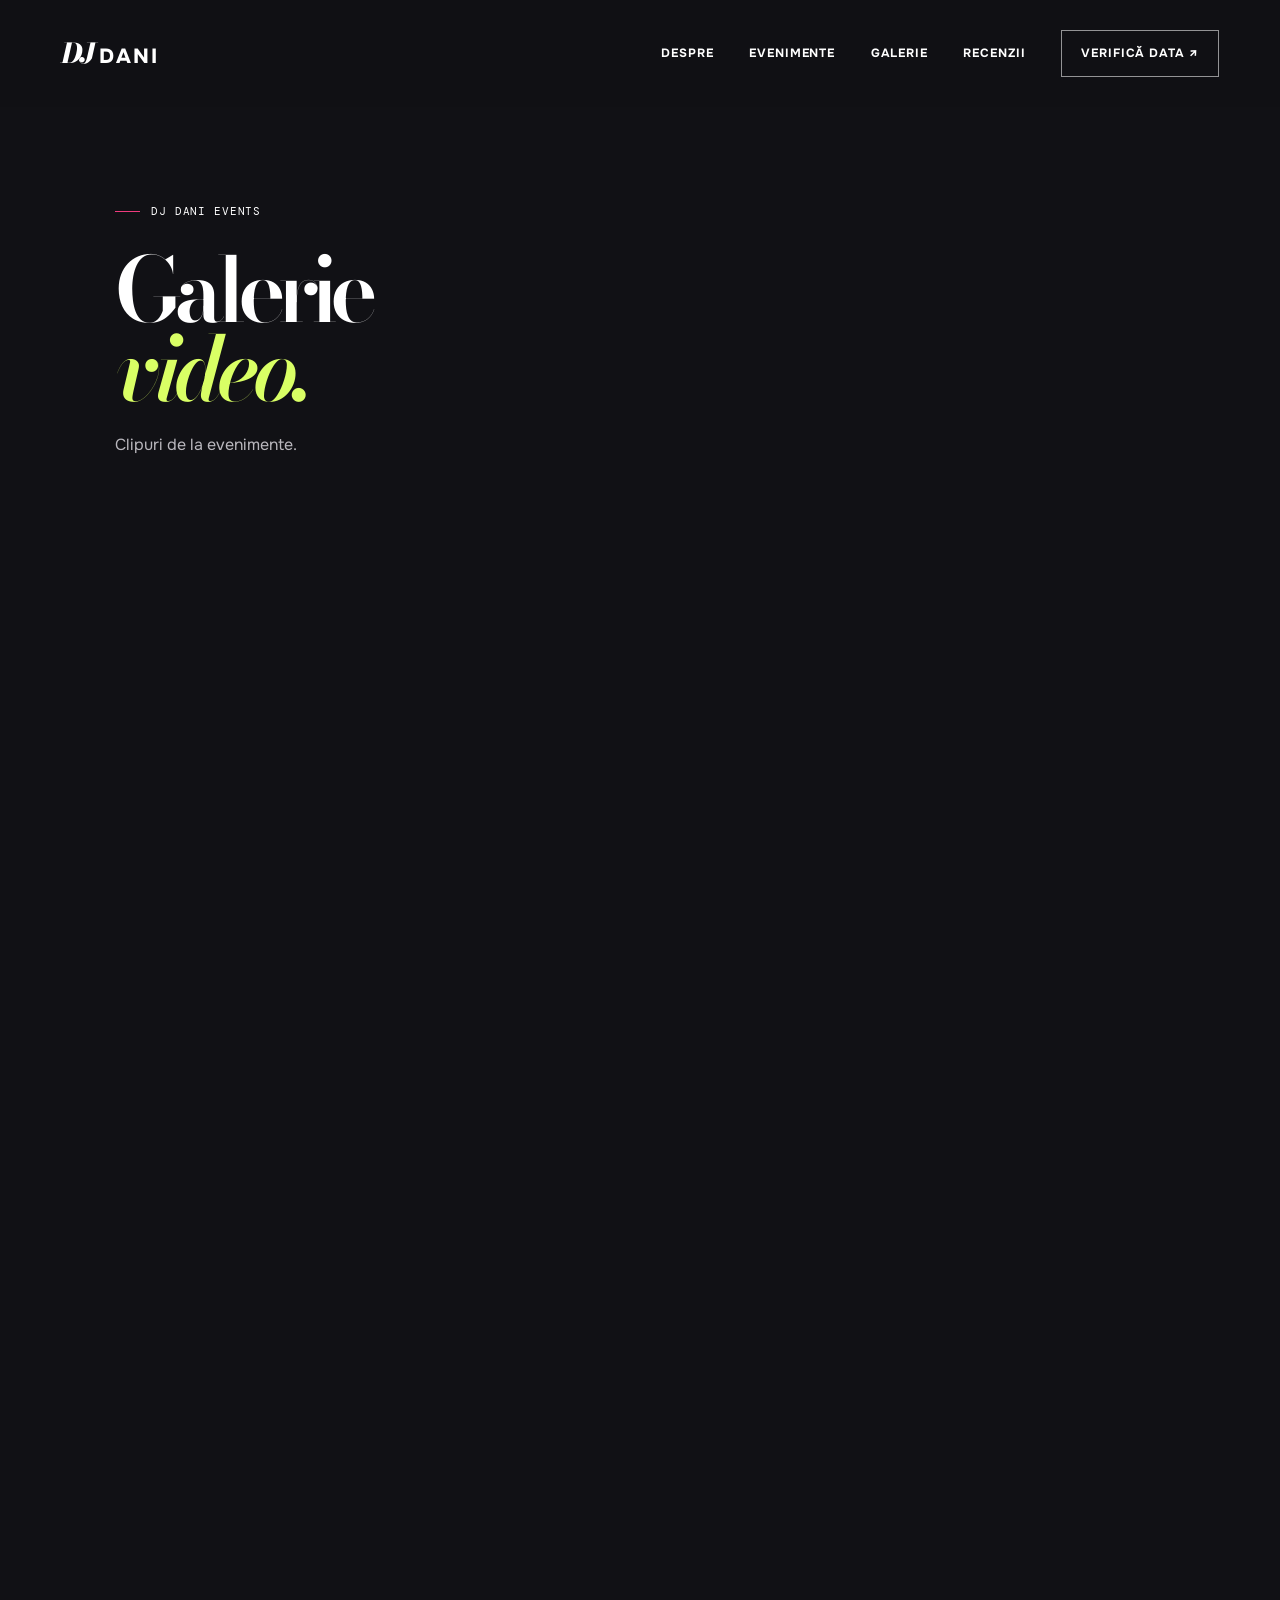
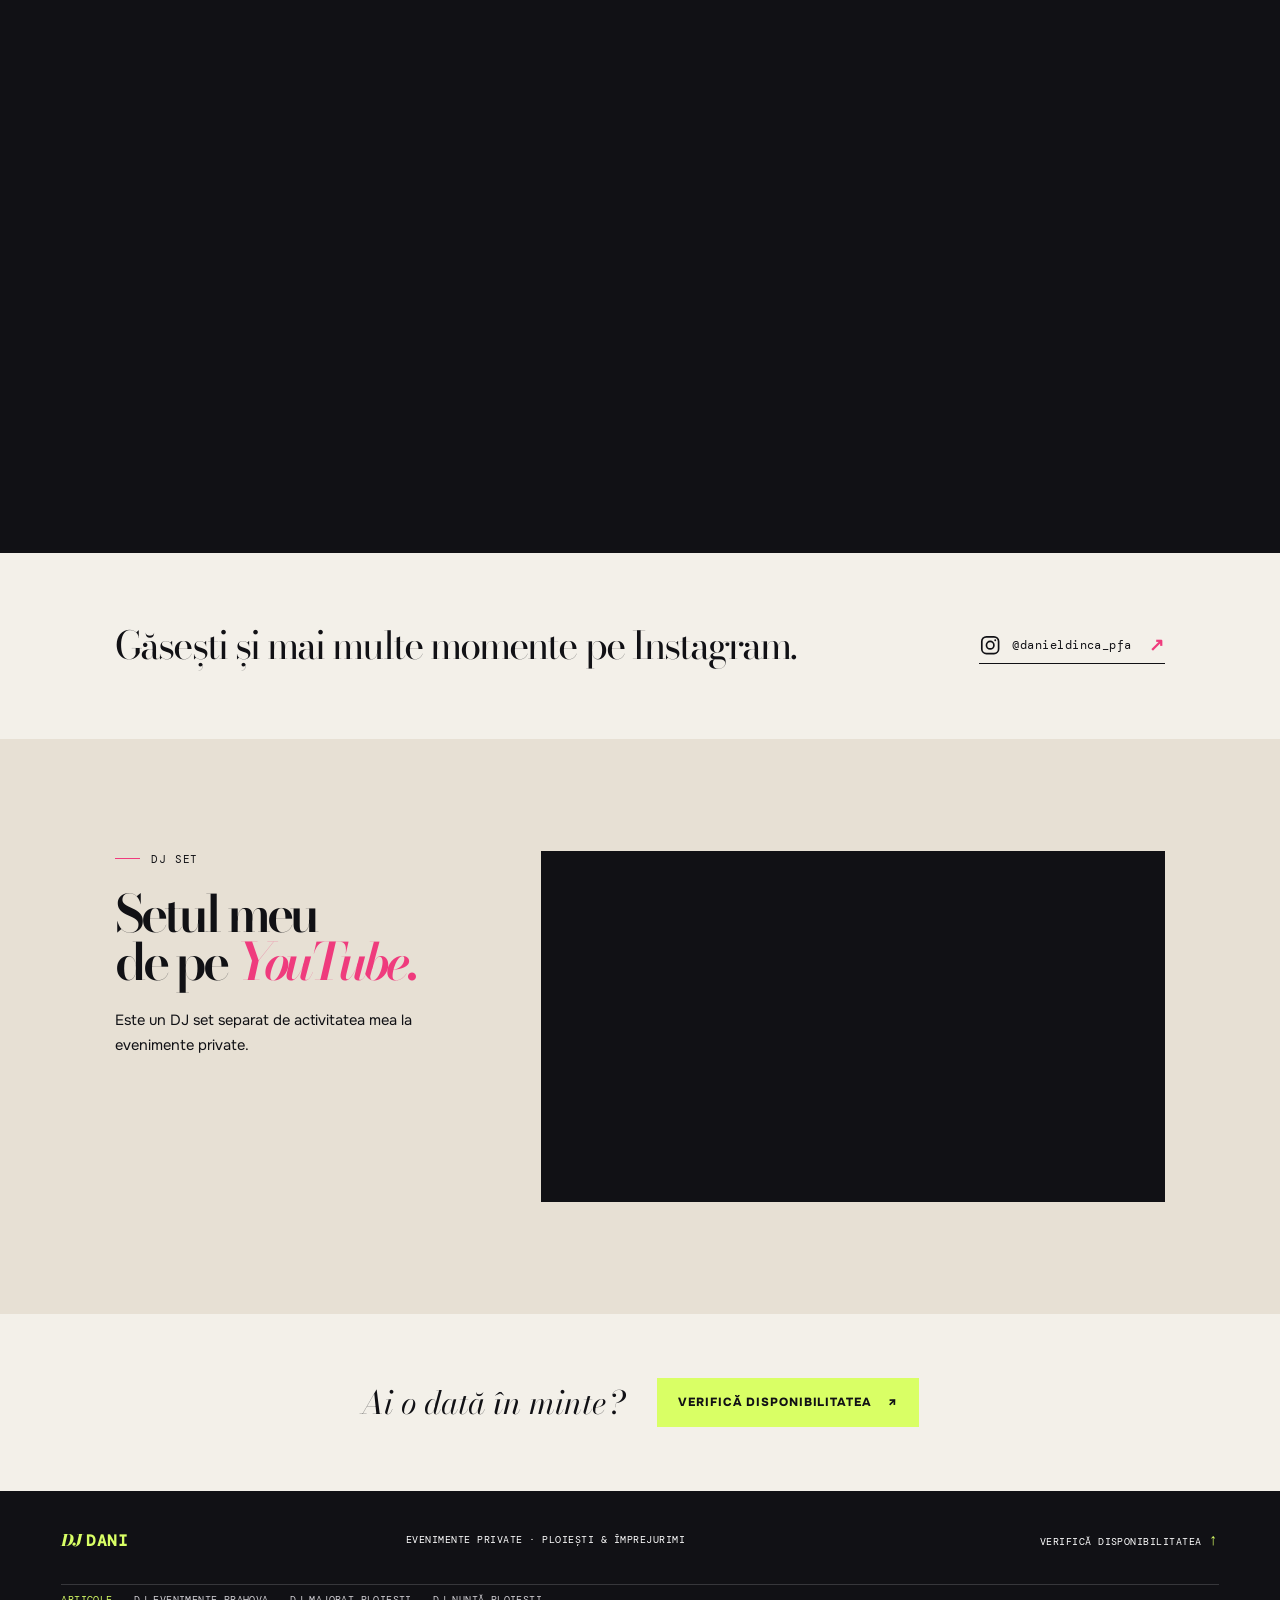
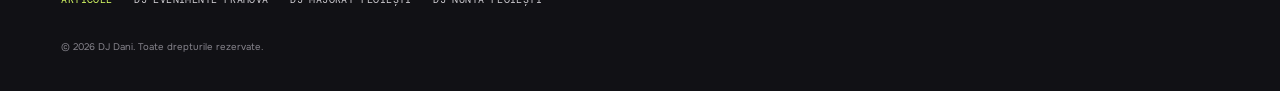
==== galerie.html @ ab0f5159 "first commit" ====
<!doctype html>
<html lang="ro">
<head>
  <meta charset="UTF-8" />
  <meta name="viewport" content="width=device-width, initial-scale=1.0" />
  <meta name="theme-color" content="#111115" />
  <meta name="description" content="Galerie video DJ Dani Events: momente reale de la nunți, cununii, majorate și evenimente de club." />
  <title>Galerie video | DJ Dani Events Ploiești</title>
  <link rel="preconnect" href="https://fonts.googleapis.com" />
  <link rel="preconnect" href="https://fonts.gstatic.com" crossorigin />
  <link href="https://fonts.googleapis.com/css2?family=Bodoni+Moda:opsz,wght@6..96,400;6..96,500;6..96,600;6..96,700;6..96,800&family=DM+Mono:wght@400;500&family=Onest:wght@400;500;600;700;800&display=swap" rel="stylesheet" />
  <link rel="stylesheet" href="style.css" />
</head>
<body class="gallery-page">
  <header class="site-header gallery-header" id="top">
    <a class="brand" href="index.html" aria-label="DJ Dani, acasă"><span class="brand-dj">DJ</span><span>DANI</span></a>
    <button class="menu-toggle" type="button" aria-label="Deschide meniul" aria-expanded="false"><span></span><span></span></button>
    <nav class="main-nav" aria-label="Navigație principală"><a href="index.html#despre">Despre</a><a href="index.html#experiente">Evenimente</a><a href="galerie.html">Galerie</a><a href="index.html#recenzii">Recenzii</a><a class="nav-cta" href="index.html#booking">Verifică data <span aria-hidden="true">↗</span></a></nav>
  </header>
  <main>
    <section class="gallery-hero section-pad" aria-labelledby="gallery-title">
      <p class="eyebrow dark"><span></span> DJ DANI EVENTS</p>
      <h1 id="gallery-title">Galerie<br><em>video.</em></h1>
      <p>Clipuri de la evenimente.</p>
    </section>
    <section class="gallery-wall section-pad" aria-label="Galerie video">
      <video class="lazy-video" muted loop playsinline preload="none" data-src="Media%20danieldinca_pfa/Club/igexport-danieldinca_pfa-3795846375867445997_7214908395.mp4" aria-label="Videoclip dintr-un eveniment DJ Dani"></video>
      <video class="lazy-video" muted loop playsinline preload="none" data-src="Media%20danieldinca_pfa/Club/igexport-danieldinca_pfa-3882489038649184253_7214908395.mp4" aria-label="Videoclip dintr-un eveniment DJ Dani"></video>
      <video class="lazy-video" muted loop playsinline preload="none" data-src="Media%20danieldinca_pfa/Club/igexport-danieldinca_pfa-3883183214860699193_7214908395.mp4" aria-label="Videoclip dintr-un eveniment DJ Dani"></video>
      <video class="lazy-video" muted loop playsinline preload="none" data-src="Media%20danieldinca_pfa/Club/igexport-danieldinca_pfa-3969423716852958382_7214908395.mp4" aria-label="Videoclip dintr-un eveniment DJ Dani"></video>
      <video class="lazy-video" muted loop playsinline preload="none" data-src="Media%20danieldinca_pfa/Majorat/igexport-danieldinca_pfa-3791148339857723433_7214908395.mp4" aria-label="Videoclip dintr-un eveniment DJ Dani"></video>
      <video class="lazy-video" muted loop playsinline preload="none" data-src="Media%20danieldinca_pfa/Majorat/igexport-danieldinca_pfa-3812756282893957128_7214908395.mp4" aria-label="Videoclip dintr-un eveniment DJ Dani"></video>
      <video class="lazy-video" muted loop playsinline preload="none" data-src="Media%20danieldinca_pfa/Majorat/igexport-danieldinca_pfa-3848288694746744813_7214908395.mp4" aria-label="Videoclip dintr-un eveniment DJ Dani"></video>
      <video class="lazy-video" muted loop playsinline preload="none" data-src="Media%20danieldinca_pfa/Majorat/igexport-danieldinca_pfa-3983914468173984727_7214908395.mp4" aria-label="Videoclip dintr-un eveniment DJ Dani"></video>
      <video class="lazy-video" muted loop playsinline preload="none" data-src="Media%20danieldinca_pfa/Majorat/igexport-danieldinca_pfa-3984591889105710272_7214908395.mp4" aria-label="Videoclip dintr-un eveniment DJ Dani"></video>
      <video class="lazy-video" muted loop playsinline preload="none" data-src="Media%20danieldinca_pfa/Nunta%20%26%20Cununie/igexport-danieldinca_pfa-3813003716077302678_7214908395.mp4" aria-label="Videoclip dintr-un eveniment DJ Dani"></video>
      <video class="lazy-video" muted loop playsinline preload="none" data-src="Media%20danieldinca_pfa/Nunta%20%26%20Cununie/igexport-danieldinca_pfa-3852824871810168997_7214908395.mp4" aria-label="Videoclip dintr-un eveniment DJ Dani"></video>
      <video class="lazy-video" muted loop playsinline preload="none" data-src="Media%20danieldinca_pfa/Nunta%20%26%20Cununie/igexport-danieldinca_pfa-3914110091515146883_7214908395.mp4" aria-label="Videoclip dintr-un eveniment DJ Dani"></video>
      <video class="lazy-video" muted loop playsinline preload="none" data-src="Media%20danieldinca_pfa/Nunta%20%26%20Cununie/igexport-danieldinca_pfa-3914110505417449641_7214908395.mp4" aria-label="Videoclip dintr-un eveniment DJ Dani"></video>
      <video class="lazy-video" muted loop playsinline preload="none" data-src="Media%20danieldinca_pfa/Nunta%20%26%20Cununie/igexport-danieldinca_pfa-3970247521830062983_7214908395.mp4" aria-label="Videoclip dintr-un eveniment DJ Dani"></video>
      <video class="lazy-video" muted loop playsinline preload="none" data-src="Media%20danieldinca_pfa/Nunta%20%26%20Cununie/igexport-danieldinca_pfa-3970247675903643873_7214908395.mp4" aria-label="Videoclip dintr-un eveniment DJ Dani"></video>
    </section>
    <section class="gallery-social section-pad" aria-label="Instagram DJ Dani">
      <p>Găsești și mai multe momente pe Instagram.</p>
      <a class="instagram-link" href="https://www.instagram.com/danieldinca_pfa/" target="_blank" rel="noreferrer" aria-label="Deschide Instagram DJ Dani">
        <svg viewBox="0 0 24 24" aria-hidden="true"><rect x="3" y="3" width="18" height="18" rx="5" fill="none" stroke="currentColor" stroke-width="1.8"/><circle cx="12" cy="12" r="4" fill="none" stroke="currentColor" stroke-width="1.8"/><circle cx="17.4" cy="6.7" r="1" fill="currentColor"/></svg>
        <span>@danieldinca_pfa</span><b aria-hidden="true">↗</b>
      </a>
    </section>
    <section class="youtube-set section-pad" aria-labelledby="youtube-title">
      <div><p class="eyebrow dark"><span></span> DJ SET</p><h2 id="youtube-title">Setul meu<br>de pe <em>YouTube.</em></h2><p>Este un DJ set separat de activitatea mea la evenimente private.</p></div>
      <div class="youtube-frame"><iframe src="https://www.youtube-nocookie.com/embed/8YHypwoF61Q?start=1871" title="DJ Dani set YouTube" loading="lazy" allow="accelerometer; autoplay; clipboard-write; encrypted-media; gyroscope; picture-in-picture; web-share" allowfullscreen></iframe></div>
    </section>
    <section class="gallery-booking"><p>Ai o dată în minte?</p><a class="button button-primary" href="index.html#booking">Verifică disponibilitatea <span aria-hidden="true">↗</span></a></section>
  </main>
  <footer class="site-footer"><a class="brand footer-brand" href="index.html"><span class="brand-dj">DJ</span><span>DANI</span></a><p>Evenimente private · Ploiești & împrejurimi</p><a href="index.html#booking">Verifică disponibilitatea <span>↑</span></a><nav class="footer-articles" aria-label="Articole"><span>Articole</span><a href="blog/dj-evenimente-prahova.html">DJ evenimente Prahova</a><a href="blog/dj-majorat-ploiesti.html">DJ majorat Ploiești</a><a href="blog/dj-nunta-ploiesti.html">DJ nuntă Ploiești</a></nav><small>© <span id="year"></span> DJ Dani. Toate drepturile rezervate.</small></footer>
  <div class="mobile-sticky-cta" aria-label="Contact rapid">
    <a class="mobile-whatsapp" href="https://wa.me/40731390536" target="_blank" rel="noreferrer">WhatsApp</a>
    <a class="mobile-call" href="tel:+40731390536">Sună acum</a>
  </div>
  <script src="script.js"></script>
</body>
</html>
---- style.css ----
@import url('https://fonts.googleapis.com/css2?family=Bodoni+Moda:opsz,wght@6..96,400;6..96,500;6..96,600;6..96,700;6..96,800&family=DM+Mono:wght@400;500&family=Onest:wght@400;500;600;700;800&display=swap');
:root{--ink:#111115;--paper:#f3f0e9;--paper-dark:#e7e0d4;--pink:#ef3b7d;--lime:#d9ff65;--muted:#706e6a;--display:"Bodoni Moda",Georgia,serif;--sans:"Onest",Arial,sans-serif;--mono:"DM Mono",monospace}*{box-sizing:border-box}html{scroll-behavior:smooth}body{margin:0;background:var(--paper);color:var(--ink);font-family:var(--sans);font-size:16px;line-height:1.5}a{color:inherit;text-decoration:none}button,input,textarea,select{font:inherit}h1,h2,h3,p{margin-top:0}.site-header{position:absolute;z-index:20;top:0;left:0;width:100%;padding:1.85rem 4.8vw;display:flex;align-items:center;justify-content:space-between;color:#fff}.brand{display:flex;align-items:baseline;font-size:1.28rem;line-height:1;font-weight:800;letter-spacing:.12em}.brand-dj{margin-right:.38rem;font-family:var(--display);font-size:1.7rem;font-style:italic;letter-spacing:-.1em}.main-nav{display:flex;align-items:center;gap:2.2rem;font-size:.75rem;font-weight:700;letter-spacing:.08em;text-transform:uppercase}.main-nav>a:not(.nav-cta){position:relative}.main-nav>a:not(.nav-cta):after{position:absolute;bottom:-.4rem;left:0;width:0;height:1px;background:currentColor;content:"";transition:width .25s}.main-nav>a:not(.nav-cta):hover:after{width:100%}.nav-cta{padding:.85rem 1.15rem;border:1px solid rgba(255,255,255,.55);transition:all .25s}.nav-cta:hover{background:#fff;color:var(--ink)}.menu-toggle{display:none}.hero{position:relative;display:grid;grid-template-columns:54% 46%;min-height:49rem;overflow:hidden;background:var(--ink);color:#fff}.hero:before{position:absolute;z-index:1;top:20%;left:4%;width:24rem;height:24rem;border-radius:50%;background:var(--pink);content:"";filter:blur(160px);opacity:.23}.hero-content{z-index:2;align-self:center;padding:8.2rem 4vw 3rem 12vw}.eyebrow{display:flex;align-items:center;gap:.7rem;margin:0 0 1.45rem;font-family:var(--mono);font-size:.67rem;letter-spacing:.08em}.eyebrow span{width:1.55rem;height:1px;background:var(--lime)}.eyebrow.dark span{background:var(--pink)}.hero h1{margin-bottom:1.55rem;font-family:var(--display);font-size:clamp(3.6rem,6.4vw,6.8rem);font-weight:600;letter-spacing:-.085em;line-height:.9}.hero h1 em,h2 em{color:var(--lime);font-style:italic}.hero-copy{max-width:28rem;margin-bottom:2.1rem;color:#cfced3;font-size:.98rem;line-height:1.7}.hero-actions{display:flex;align-items:center;gap:1.7rem}.button{display:inline-flex;align-items:center;justify-content:center;gap:1rem;border:0;padding:1rem 1.35rem;font-size:.74rem;font-weight:800;letter-spacing:.075em;text-transform:uppercase;cursor:pointer;transition:transform .25s,background .25s,color .25s}.button:hover{transform:translateY(-3px)}.button-primary{background:var(--lime);color:var(--ink)}.button-primary:hover{background:#fff}.text-link{display:flex;align-items:center;gap:.65rem;font-size:.74rem;font-weight:700;letter-spacing:.04em}.play-icon{display:grid;place-items:center;width:1.7rem;height:1.7rem;border:1px solid rgba(255,255,255,.6);border-radius:50%;font-size:.5rem}.hero-visual{position:relative;min-height:100%;background:#383c40}.hero-photo-wrap{position:absolute;inset:0;display:block}.hero-photo-wrap:after{position:absolute;inset:0;background:linear-gradient(90deg,rgba(17,17,21,.35),transparent 30%),linear-gradient(0deg,rgba(17,17,21,.55),transparent 35%);content:""}.hero-photo-wrap img{width:100%;height:100%;object-fit:cover;object-position:58% center;filter:saturate(.88)}.record-mark{position:absolute;z-index:3;right:10%;bottom:10%;display:grid;place-items:center;width:9.4rem;height:9.4rem;border:1px solid rgba(255,255,255,.65);border-radius:50%;background:rgba(17,17,21,.24)}.record-mark svg{position:absolute;width:100%;height:100%;overflow:visible;animation:spin 18s linear infinite}.record-mark text{fill:#fff;font-family:var(--mono);font-size:10px;letter-spacing:1px}.record-mark i{width:1.1rem;height:1.1rem;border:3px solid var(--lime);border-radius:50%;background:var(--ink)}.scroll-cue{position:absolute;z-index:4;bottom:1.8rem;left:4.8vw;display:flex;align-items:center;gap:.65rem;font-family:var(--mono);font-size:.6rem;letter-spacing:.13em}.scroll-cue i{width:2.6rem;height:1px;background:#fff}.section-pad{padding-right:9vw;padding-left:9vw}.intro{padding-top:7.8rem;padding-bottom:8.5rem}.section-index{margin-bottom:3.8rem;font-family:var(--mono);font-size:.67rem;letter-spacing:.06em;color:var(--pink)}.section-index span{margin-left:.55rem;color:var(--muted)}.section-index.light{color:var(--lime)}.section-index.light span{color:#a5a5ac}.intro-grid{display:grid;grid-template-columns:1.25fr .75fr;gap:7vw}.intro h2,.services h2,.moments h2,.reviews h2,.booking h2{font-family:var(--display);font-size:clamp(2.8rem,5vw,5.15rem);font-weight:600;letter-spacing:-.075em;line-height:.96}.intro h2 em,.moments h2 em,.booking h2 em{color:var(--pink)}.intro-text{padding-top:4rem;font-size:1.03rem;line-height:1.75}.intro-text p{margin-bottom:1.25rem}.arrow-link{display:inline-flex;align-items:center;gap:.8rem;margin-top:1.1rem;font-size:.78rem;font-weight:800;letter-spacing:.035em}.arrow-link span{color:var(--pink);font-size:1.25rem}.services{background:var(--ink);color:#fff;padding-bottom:6.5rem}.services-head{padding-top:6.8rem}.services h2{margin-bottom:4.1rem}.services h2 em{color:var(--lime)}.service-list{border-top:1px solid rgba(255,255,255,.25)}.service-item{display:grid;grid-template-columns:9vw 1fr auto;gap:2rem;align-items:center;padding:2.5rem 9vw;border-bottom:1px solid rgba(255,255,255,.25);transition:background .3s,color .3s}.service-item:hover{background:var(--lime);color:var(--ink)}.service-number{align-self:start;padding-top:.45rem;font-family:var(--mono);font-size:.65rem;color:var(--lime)}.service-item:hover .service-number{color:var(--pink)}.service-item h3{margin:0 0 .7rem;font-family:var(--display);font-size:clamp(2.1rem,3.5vw,3.5rem);font-weight:600;letter-spacing:-.07em;line-height:1}.service-item p{max-width:38rem;margin:0;color:#c5c4ca;font-size:.9rem;line-height:1.65}.service-item:hover p{color:#3b3a40}.service-arrow{font-size:2rem}.moments{padding-top:7.8rem;padding-bottom:8rem}.moments-head{display:flex;align-items:end;justify-content:space-between;gap:4rem;margin-bottom:3.7rem}.moments-head .section-index{margin-bottom:1.8rem}.moments-head h2{margin:0}.moments-head>p{max-width:19rem;margin:0 0 .5rem;font-size:.92rem;line-height:1.7}.video-grid{display:grid;grid-template-columns:1.25fr .85fr .85fr;grid-template-rows:17rem 17rem;gap:1rem}.video-card{position:relative;min-height:0;overflow:hidden;background:#29292e}.video-card:first-child{grid-row:span 2}.video-card-accent{grid-column:span 2}.video-card:after{position:absolute;inset:0;background:linear-gradient(0deg,rgba(0,0,0,.52),transparent 45%);content:"";pointer-events:none}.video-card video{width:100%;height:100%;object-fit:cover;opacity:0;transition:opacity .35s,transform .7s}.video-card video.ready{opacity:1}.video-card:hover video{transform:scale(1.035)}.video-label{position:absolute;z-index:1;right:1rem;bottom:.9rem;left:1rem;display:flex;align-items:center;justify-content:space-between;color:#fff;font-family:var(--mono);font-size:.59rem;letter-spacing:.08em}.sound-toggle{border:1px solid rgba(255,255,255,.65);background:rgba(17,17,21,.35);padding:.35rem .5rem;color:#fff;font-family:var(--mono);font-size:.55rem;letter-spacing:.04em;text-transform:uppercase;cursor:pointer}.reviews{display:grid;grid-template-columns:43% 57%;min-height:39rem;background:var(--ink);color:#fff}.reviews-copy{align-self:center;padding:5rem 15% 5rem 18%}.reviews-copy .section-index{margin-bottom:3rem}.reviews h2{margin-bottom:1.4rem}.reviews h2 em{color:var(--lime)}.reviews-copy>p{max-width:27rem;color:#c7c5ca;font-size:.95rem;line-height:1.7}.button-cream{margin-top:1.2rem;background:var(--paper);color:var(--ink)}.button-cream:hover{background:var(--lime)}.reviews-widget{display:flex;align-items:center;min-width:0;padding:2.25rem;background:var(--paper)}.reviews-widget>div{width:100%}.booking{display:grid;grid-template-columns:.8fr 1.2fr;gap:8vw;padding-top:7.8rem;padding-bottom:7.8rem;background:var(--paper-dark)}.booking .section-index{margin-bottom:2rem}.booking h2{margin-bottom:1.5rem}.booking-intro>p{max-width:23rem;font-size:.95rem;line-height:1.75}.phone-link{display:inline-flex;align-items:center;gap:.7rem;margin-top:.8rem;font-family:var(--display);font-size:1.55rem;font-weight:700}.phone-link span{color:var(--pink);font-family:var(--sans);font-size:1rem}.booking-form{display:grid;gap:1.65rem;padding-top:.5rem}.form-row{display:grid;grid-template-columns:1fr 1fr;gap:1.5rem}.booking-form label{display:grid;gap:.55rem;font-family:var(--mono);font-size:.64rem;letter-spacing:.07em;text-transform:uppercase}.booking-form input,.booking-form select,.booking-form textarea{width:100%;border:0;border-bottom:1px solid rgba(17,17,21,.35);outline:0;background:transparent;padding:.25rem 0 .8rem;color:var(--ink);font-family:var(--sans);font-size:.94rem;letter-spacing:0;text-transform:none}.booking-form textarea{resize:vertical}.booking-form input:focus,.booking-form select:focus,.booking-form textarea:focus{border-color:var(--pink)}.booking-form input::placeholder,.booking-form textarea::placeholder{color:#88837d}.booking-form select{cursor:pointer}.submit-button{justify-self:start;margin-top:.4rem}.form-note{margin:0;color:#77716b;font-size:.72rem}.site-footer{display:grid;grid-template-columns:1fr 1.5fr 1fr;align-items:center;gap:2rem;padding:2.3rem 4.8vw;background:var(--ink);color:#fff}.footer-brand{font-size:1rem}.site-footer p,.site-footer>a{margin:0;font-family:var(--mono);font-size:.62rem;letter-spacing:.05em;text-transform:uppercase}.site-footer>a{text-align:right}.site-footer>a span{color:var(--lime);font-size:1rem}.site-footer small{grid-column:1/-1;color:#85838b;font-size:.6rem}.mobile-sticky-cta{display:none}@keyframes spin{to{transform:rotate(360deg)}}@media(max-width:850px){.site-header{padding:1.3rem 6vw}.main-nav{gap:1.1rem}.main-nav>a:not(.nav-cta){display:none}.hero{grid-template-columns:1fr;min-height:50rem}.hero-content{align-self:start;padding:9.6rem 8vw 3rem}.hero-visual{position:absolute;z-index:0;inset:0;opacity:.48}.hero-photo-wrap:after{background:linear-gradient(90deg,rgba(17,17,21,.9),rgba(17,17,21,.45)),linear-gradient(0deg,rgba(17,17,21,.6),transparent)}.hero h1{font-size:clamp(4rem,11vw,6.5rem)}.hero-copy{max-width:24rem}.record-mark{right:8%;bottom:7rem}.scroll-cue{left:8vw}.section-pad{padding-right:8vw;padding-left:8vw}.intro-grid,.booking{gap:5vw}.video-grid{grid-template-columns:1fr 1fr}.video-card:first-child{grid-row:span 1;grid-column:span 2}.video-card-accent{grid-column:span 1}.reviews-copy{padding-right:10%;padding-left:12%}.site-footer{grid-template-columns:1fr 1fr}.site-footer p{display:none}.site-footer>a{grid-column:2}.site-footer small{grid-column:1/-1}}@media(max-width:600px){body{padding-bottom:4.6rem}.site-header{position:absolute}.menu-toggle{display:grid;gap:.35rem;width:2.3rem;padding:.5rem 0;border:0;background:transparent;color:#fff;cursor:pointer}.menu-toggle span{display:block;width:100%;height:1px;background:currentColor}.main-nav{position:absolute;top:100%;right:6vw;display:none;flex-direction:column;align-items:stretch;gap:0;min-width:13.5rem;background:var(--ink);padding:.8rem}.main-nav.open{display:flex}.main-nav>a:not(.nav-cta){display:block;padding:.85rem}.nav-cta{margin-top:.5rem;text-align:center}.hero{min-height:44rem}.hero-content{padding-top:8.5rem}.hero h1{font-size:clamp(3.2rem,14.8vw,4.5rem)}.hero-actions{align-items:flex-start;flex-direction:column;gap:1.15rem}.record-mark{width:7.3rem;height:7.3rem;right:7%;bottom:5rem}.scroll-cue{left:6vw}.section-pad{padding-right:6vw;padding-left:6vw}.intro,.moments,.booking{padding-top:5rem;padding-bottom:5rem}.section-index{margin-bottom:2.5rem}.intro-grid{display:block}.intro h2,.services h2,.moments h2,.reviews h2,.booking h2{font-size:clamp(2.7rem,12vw,4rem)}.intro-text{padding-top:1.5rem}.services-head{padding-top:5rem}.service-item{grid-template-columns:2rem 1fr auto;gap:1rem;padding:1.8rem 6vw}.service-item h3{font-size:2.25rem}.service-item p{font-size:.82rem}.service-arrow{font-size:1.4rem}.moments-head{display:block;margin-bottom:2rem}.moments-head>p{margin-top:1.6rem}.video-grid{grid-template-columns:1fr 1fr;grid-template-rows:13rem 13rem 13rem;gap:.65rem}.video-card:first-child{grid-column:span 2}.video-card-accent{grid-column:span 1}.video-label{right:.65rem;bottom:.65rem;left:.65rem}.reviews{grid-template-columns:1fr}.reviews-copy{padding:4rem 6vw}.reviews-widget{min-height:0;padding:1rem}.booking{grid-template-columns:1fr}.form-row{grid-template-columns:1fr;gap:1.65rem}.booking-form{gap:1.5rem}.site-footer{padding:2.2rem 6vw;grid-template-columns:1fr}.site-footer>a{grid-column:1;text-align:left}.site-footer small{grid-column:1}.mobile-sticky-cta{position:fixed;z-index:30;right:0;bottom:0;left:0;display:flex;align-items:center;justify-content:space-between;gap:1rem;background:var(--lime);padding:.72rem 6vw;color:var(--ink);box-shadow:0 -4px 16px rgba(0,0,0,.14)}.mobile-sticky-cta span{font-family:var(--mono);font-size:.55rem;letter-spacing:.03em;text-transform:uppercase}.mobile-sticky-cta strong{font-size:.68rem;letter-spacing:.02em;text-align:right}.mobile-sticky-cta b{margin-left:.3rem;font-size:1.1rem}.mobile-sticky-cta:active{background:#fff}}
.mobile-whatsapp,.mobile-call{display:block;flex:1;padding:.78rem .5rem;color:var(--ink);font-family:var(--sans);font-size:.7rem;font-weight:800;letter-spacing:.04em;text-align:center;text-transform:uppercase}.mobile-whatsapp{background:var(--lime)}.mobile-call{background:var(--paper);border-left:1px solid rgba(17,17,21,.16)}
.gallery-page{background:var(--ink)}.gallery-header{position:relative;background:var(--ink)}.gallery-hero{padding-top:6rem;padding-bottom:5rem;background:var(--ink);color:#fff}.gallery-hero .eyebrow{margin-bottom:2rem}.gallery-hero h1{max-width:55rem;margin-bottom:1.5rem;font-family:var(--display);font-size:clamp(3.6rem,7vw,7.4rem);font-weight:600;letter-spacing:-.085em;line-height:.88}.gallery-hero h1 em{color:var(--lime);font-style:italic}.gallery-hero p:last-child{max-width:25rem;margin-bottom:0;color:#b9b7bd}.gallery-wall{display:grid;grid-template-columns:repeat(3,1fr);gap:1rem;padding-bottom:7rem;background:var(--ink)}.gallery-wall video{display:block;width:100%;height:30rem;background:#24242a;object-fit:cover;opacity:0;transition:opacity .4s}.gallery-wall video.ready{opacity:1}.gallery-wall video:nth-child(3n+1){height:38rem}.gallery-wall video:nth-child(3n+2){margin-top:4rem}.gallery-booking{display:flex;align-items:center;justify-content:center;gap:2rem;padding:4rem 6vw;background:var(--paper);color:var(--ink)}.gallery-booking p{margin:0;font-family:var(--display);font-size:2rem;font-style:italic}@media(max-width:850px){.gallery-wall{grid-template-columns:repeat(2,1fr)}.gallery-wall video,.gallery-wall video:nth-child(3n+1){height:27rem}.gallery-wall video:nth-child(3n+2){margin-top:0}}@media(max-width:600px){.gallery-hero{padding-top:4rem;padding-bottom:3rem}.gallery-wall{grid-template-columns:1fr;gap:.7rem;padding-bottom:4rem}.gallery-wall video,.gallery-wall video:nth-child(3n+1){height:30rem}.gallery-booking{align-items:flex-start;flex-direction:column;gap:1.2rem;padding:3rem 6vw}.gallery-booking p{font-size:1.75rem}.mobile-sticky-cta{display:flex!important;padding:0!important;gap:0!important}}
.gallery-social{display:flex;align-items:center;justify-content:space-between;gap:2rem;padding-top:4rem;padding-bottom:4rem;background:var(--paper);color:var(--ink)}.gallery-social p{margin:0;font-family:var(--display);font-size:clamp(1.7rem,3vw,2.6rem);letter-spacing:-.05em}.instagram-link{display:inline-flex;align-items:center;gap:.7rem;border-bottom:1px solid var(--ink);padding:.3rem 0;font-family:var(--mono);font-size:.72rem;letter-spacing:.04em}.instagram-link svg{width:1.4rem;height:1.4rem}.instagram-link b{margin-left:.4rem;color:var(--pink);font-size:1.1rem}.youtube-set{display:grid;grid-template-columns:.7fr 1.3fr;gap:7vw;padding-top:7rem;padding-bottom:7rem;background:var(--paper-dark);color:var(--ink)}.youtube-set h2{margin-bottom:1.4rem;font-family:var(--display);font-size:clamp(2.7rem,4vw,4.7rem);font-weight:600;letter-spacing:-.08em;line-height:.93}.youtube-set h2 em{color:var(--pink)}.youtube-set>div>p:last-child{max-width:21rem;margin-bottom:0;font-size:.92rem;line-height:1.7}.youtube-frame{position:relative;aspect-ratio:16/9;background:var(--ink)}.youtube-frame iframe{position:absolute;width:100%;height:100%;border:0}@media(max-width:600px){.gallery-social{align-items:flex-start;flex-direction:column;gap:1rem;padding-top:3rem;padding-bottom:3rem}.youtube-set{grid-template-columns:1fr;gap:2.5rem;padding-top:4rem;padding-bottom:4rem}}
.footer-articles{grid-column:1/-1;display:flex;align-items:center;flex-wrap:wrap;gap:.75rem 1.35rem;padding-top:.5rem;border-top:1px solid rgba(255,255,255,.16);font-family:var(--mono);font-size:.62rem;letter-spacing:.04em;text-transform:uppercase}.footer-articles>span{color:var(--lime)}.footer-articles a{color:#d2d0d5}.footer-articles a:hover{color:#fff}.article-page{background:var(--paper)}.article-header{position:relative;background:var(--ink)}.article-main{padding:6rem 6vw 7rem;background:var(--paper)}.article-main article{max-width:48rem;margin:0 auto}.article-main .eyebrow{margin-bottom:1.6rem}.article-kicker{margin-bottom:1.25rem;color:var(--muted);font-family:var(--mono);font-size:.68rem;letter-spacing:.06em;text-transform:uppercase}.article-main h1{margin-bottom:2rem;font-family:var(--display);font-size:clamp(3rem,6vw,5.8rem);font-weight:600;letter-spacing:-.085em;line-height:.92}.article-lead{margin-bottom:3rem;font-size:1.2rem;line-height:1.75}.article-main h2{margin:2.8rem 0 1rem;font-family:var(--display);font-size:clamp(1.8rem,3.3vw,2.7rem);font-weight:600;letter-spacing:-.06em;line-height:1}.article-main p:not(.article-kicker){font-size:1rem;line-height:1.8}.article-main ul{margin:0 0 1.5rem;padding-left:1.3rem;line-height:1.9}.article-byline{margin-top:3rem!important;padding-top:1.3rem;border-top:1px solid rgba(17,17,21,.18);color:var(--muted);font-size:.82rem!important}.article-main .button{margin-top:1.1rem}@media(max-width:600px){.footer-articles{align-items:flex-start;flex-direction:column;gap:.65rem;padding-top:1.2rem}.article-main{padding-top:4rem;padding-bottom:5rem}.article-lead{font-size:1.08rem}.article-main h2{margin-top:2.4rem}}


/* ========================================
   STICKY NAVBAR — DJ DANI EVENTS
======================================== */

:root {
  --header-height: 84px;
  --header-height-scrolled: 72px;
  --header-bg: rgba(17, 17, 21, 0.96);
  --header-border: rgba(255, 255, 255, 0.08);
}

/* Navbar persistent */
.site-header {
  position: sticky;
  top: 0;
  z-index: 1000;
  isolation: isolate;

  width: 100%;
  box-sizing: border-box;
  min-height: var(--header-height);

  background: var(--header-bg);
  border-bottom: 1px solid transparent;
  -webkit-backdrop-filter: blur(16px);
  backdrop-filter: blur(16px);

  transition:
    min-height 220ms ease,
    background-color 220ms ease,
    border-color 220ms ease,
    box-shadow 220ms ease;
}

/* Stare activă după scroll */
.site-header.is-scrolled {
  min-height: var(--header-height-scrolled);
  background: rgba(17, 17, 21, 0.97);
  border-bottom-color: var(--header-border);
  box-shadow: 0 8px 28px rgba(0, 0, 0, 0.14);
}

/* Tranziții discrete pentru elementele navbarului */
.site-header .brand,
.site-header .main-nav a,
.site-header .menu-toggle {
  transition:
    opacity 180ms ease,
    color 180ms ease,
    background-color 180ms ease;
}

/* Ancorele nu ajung sub navbar */
html {
  scroll-padding-top: calc(var(--header-height-scrolled) + 16px);
  scroll-behavior: smooth;
}

#despre,
#experiente,
#recenzii,
#booking,
#top {
  scroll-margin-top: calc(var(--header-height-scrolled) + 16px);
}

/* Tabletă și mobil */
@media (max-width: 700px) {
  :root {
    --header-height: 72px;
    --header-height-scrolled: 64px;
  }

  .site-header {
    -webkit-backdrop-filter: blur(14px);
    backdrop-filter: blur(14px);
  }

  .site-header.is-scrolled {
    box-shadow: 0 5px 20px rgba(0, 0, 0, 0.18);
  }

  /* Păstrează meniul deasupra conținutului */
  .main-nav {
    z-index: 1001;
  }

  #despre,
  #experiente,
  #recenzii,
  #booking,
  #top {
    scroll-margin-top: calc(var(--header-height-scrolled) + 12px);
  }
}

/* Respectă preferința utilizatorilor pentru animații reduse */
@media (prefers-reduced-motion: reduce) {
  .site-header,
  .site-header .brand,
  .site-header .main-nav a,
  .site-header .menu-toggle {
    transition: none !important;
  }

  html {
    scroll-behavior: auto;
  }
}
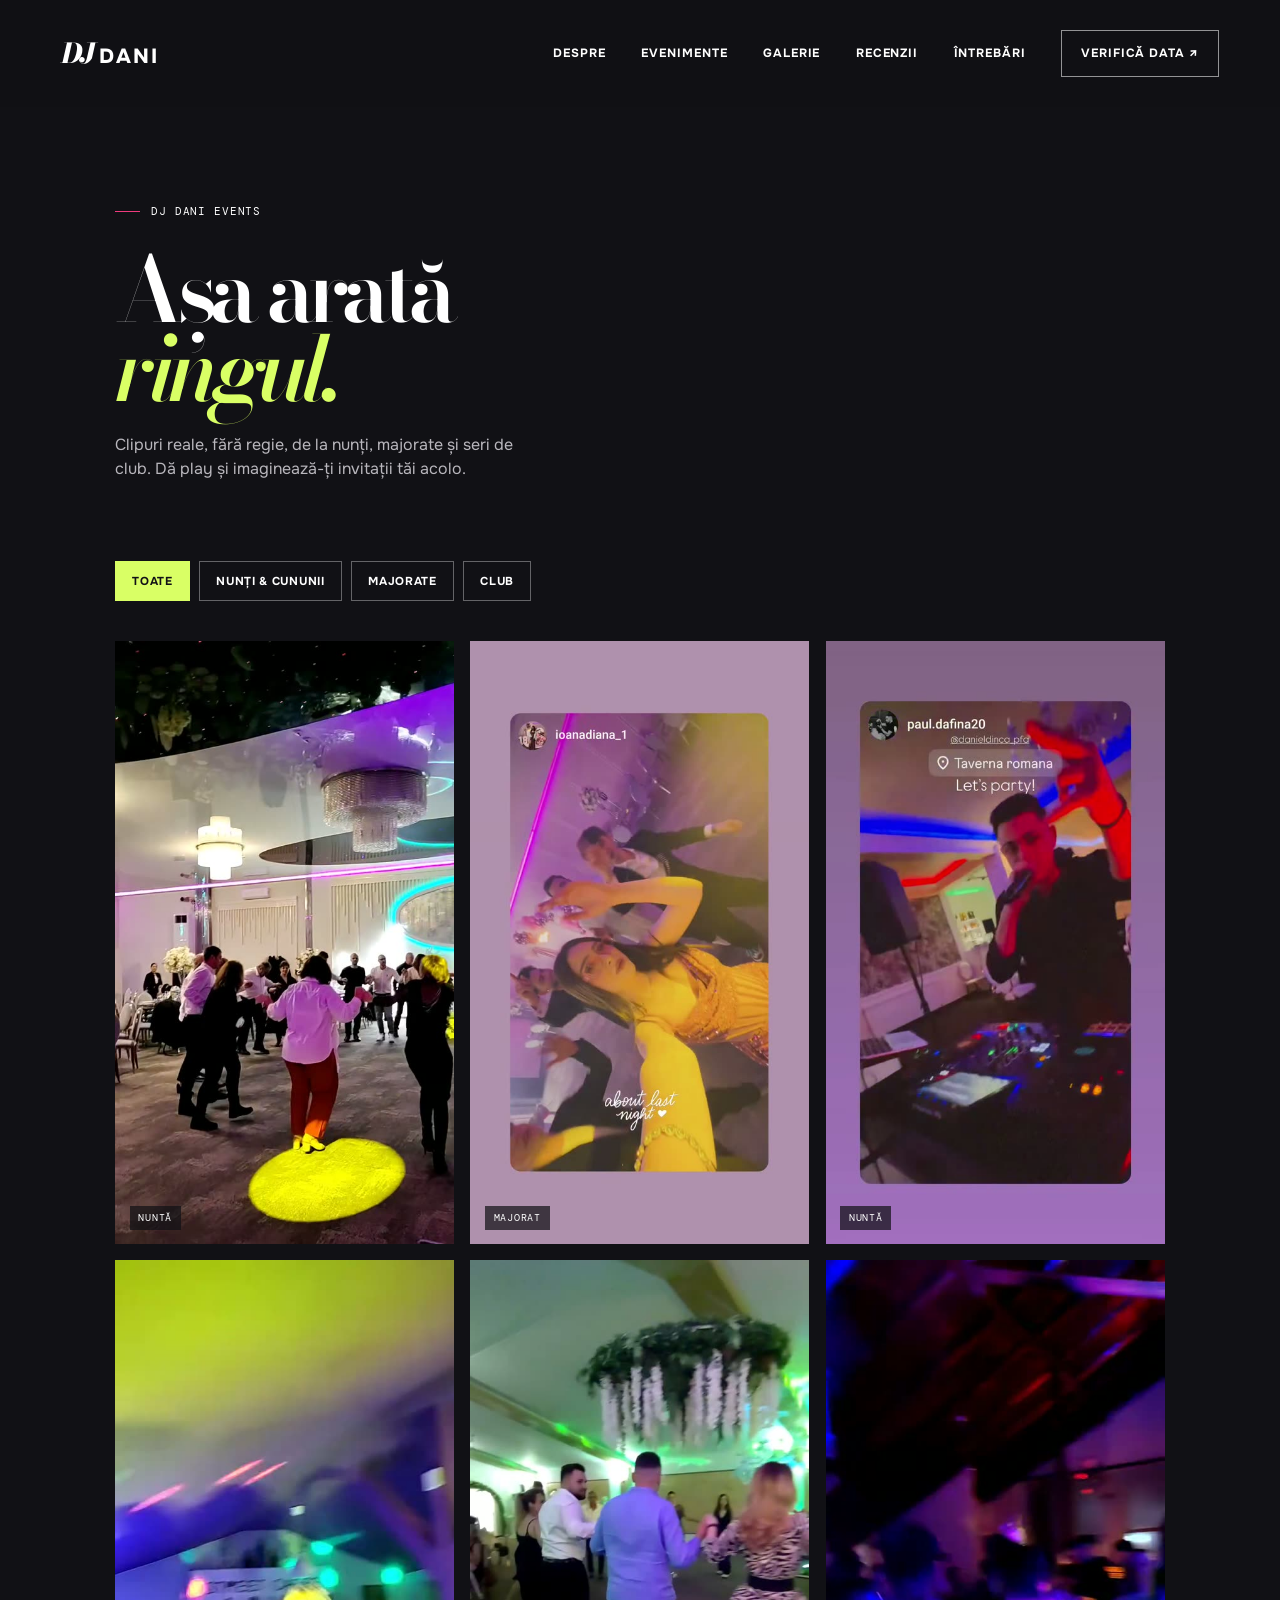
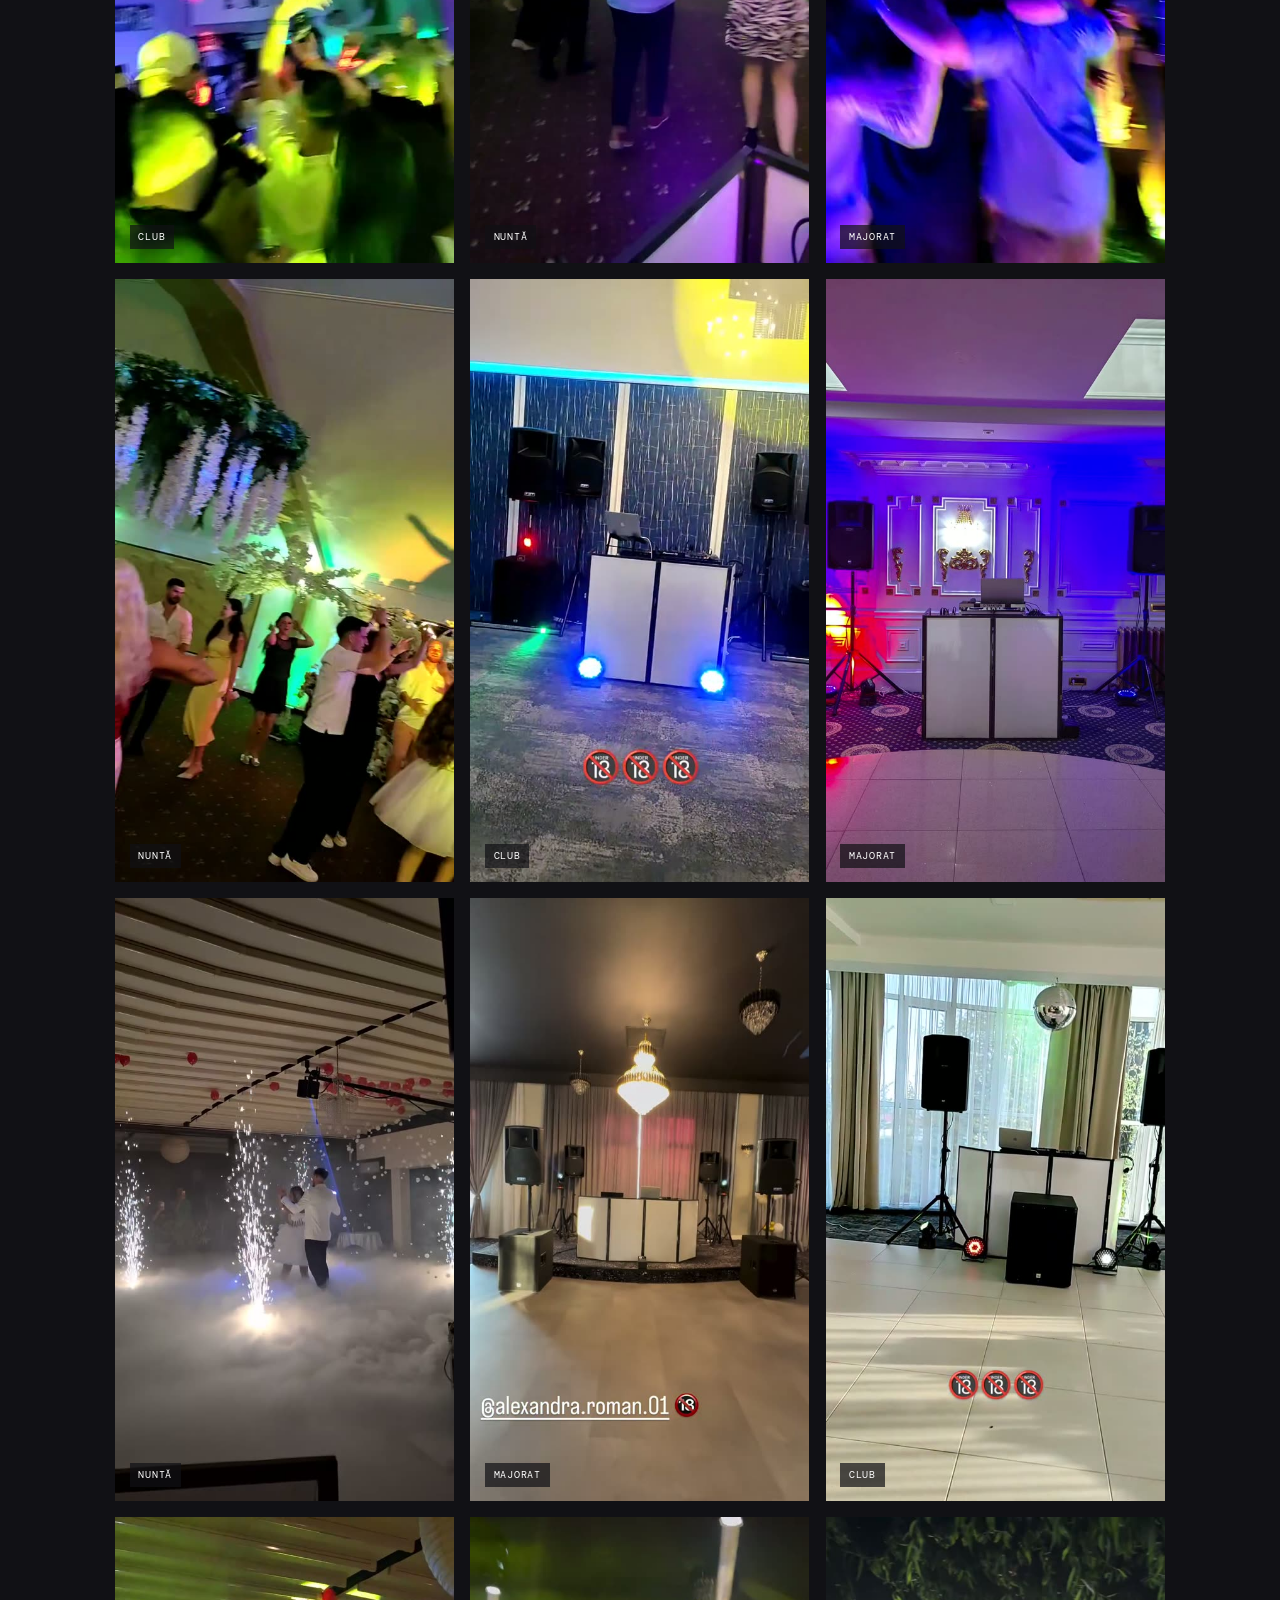
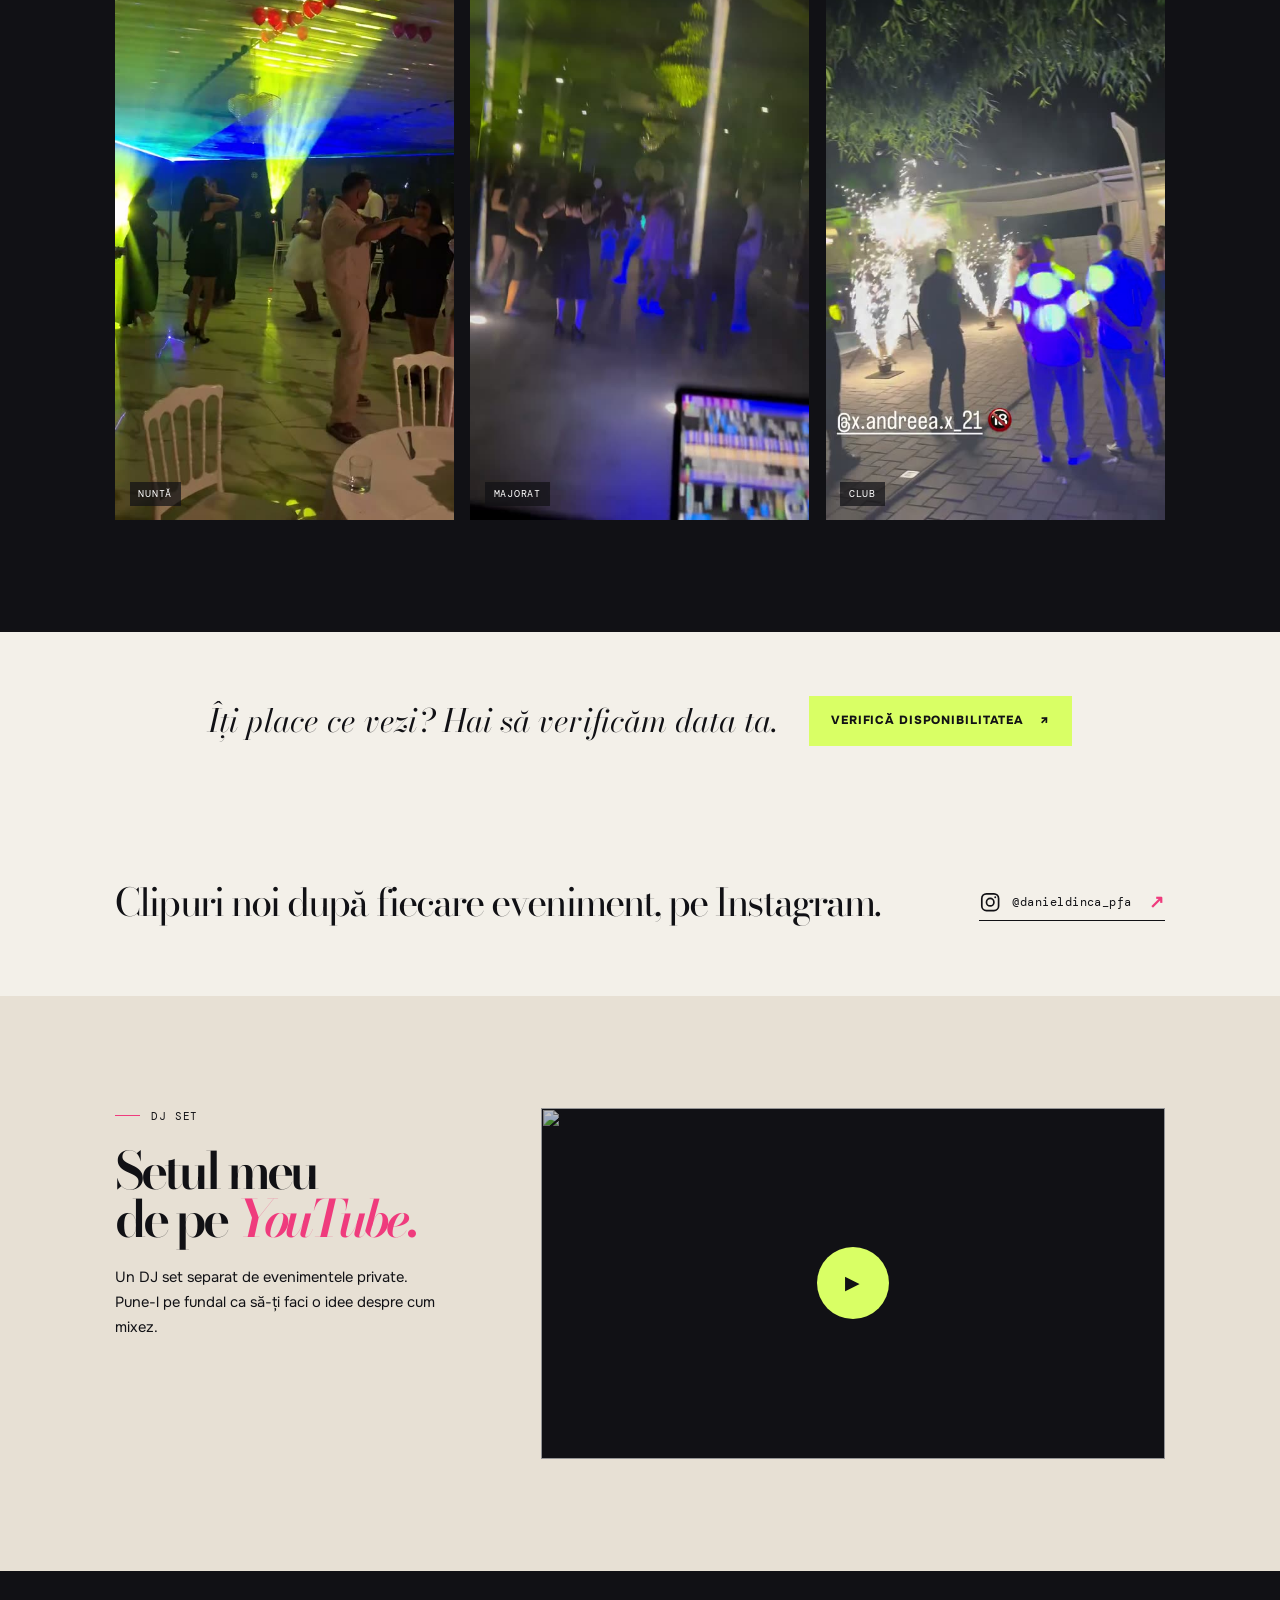
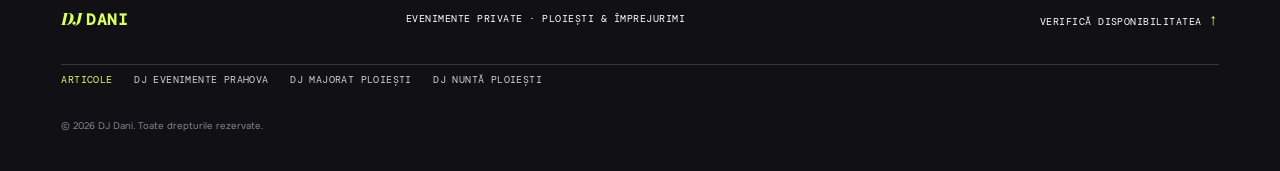
==== commit 03965962: "Improve copy, performance and UX across the site - Rewrite hero, services, reviews and booking copy " ====
--- a/galerie.html
+++ b/galerie.html
@@ -4,60 +4,67 @@
   <meta charset="UTF-8" />
   <meta name="viewport" content="width=device-width, initial-scale=1.0" />
   <meta name="theme-color" content="#111115" />
-  <meta name="description" content="Galerie video DJ Dani Events: momente reale de la nunți, cununii, majorate și evenimente de club." />
-  <title>Galerie video | DJ Dani Events Ploiești</title>
+  <meta name="description" content="Clipuri reale de la nunți, cununii, majorate și seri de club cu DJ Dani. Vezi atmosfera înainte să rezervi un DJ în Ploiești." />
+  <title>Galerie video: nunți, majorate, club | DJ Dani Events Ploiești</title>
+  <link rel="icon" href="favicon.svg" type="image/svg+xml" />
   <link rel="preconnect" href="https://fonts.googleapis.com" />
   <link rel="preconnect" href="https://fonts.gstatic.com" crossorigin />
-  <link href="https://fonts.googleapis.com/css2?family=Bodoni+Moda:opsz,wght@6..96,400;6..96,500;6..96,600;6..96,700;6..96,800&family=DM+Mono:wght@400;500&family=Onest:wght@400;500;600;700;800&display=swap" rel="stylesheet" />
+  <link href="https://fonts.googleapis.com/css2?family=Bodoni+Moda:ital,opsz,wght@0,6..96,400..800;1,6..96,400..800&family=DM+Mono&family=Onest:wght@400..800&display=swap" rel="stylesheet" />
   <link rel="stylesheet" href="style.css" />
 </head>
 <body class="gallery-page">
   <header class="site-header gallery-header" id="top">
     <a class="brand" href="index.html" aria-label="DJ Dani, acasă"><span class="brand-dj">DJ</span><span>DANI</span></a>
-    <button class="menu-toggle" type="button" aria-label="Deschide meniul" aria-expanded="false"><span></span><span></span></button>
-    <nav class="main-nav" aria-label="Navigație principală"><a href="index.html#despre">Despre</a><a href="index.html#experiente">Evenimente</a><a href="galerie.html">Galerie</a><a href="index.html#recenzii">Recenzii</a><a class="nav-cta" href="index.html#booking">Verifică data <span aria-hidden="true">↗</span></a></nav>
+    <button class="menu-toggle" type="button" aria-label="Deschide meniul" aria-expanded="false" aria-controls="main-nav"><span></span><span></span></button>
+    <nav class="main-nav" id="main-nav" aria-label="Navigație principală"><a href="index.html#despre">Despre</a><a href="index.html#experiente">Evenimente</a><a href="galerie.html" aria-current="page">Galerie</a><a href="index.html#recenzii">Recenzii</a><a href="index.html#intrebari">Întrebări</a><a class="nav-cta" href="index.html#booking">Verifică data <span aria-hidden="true">↗</span></a></nav>
   </header>
   <main>
     <section class="gallery-hero section-pad" aria-labelledby="gallery-title">
       <p class="eyebrow dark"><span></span> DJ DANI EVENTS</p>
-      <h1 id="gallery-title">Galerie<br><em>video.</em></h1>
-      <p>Clipuri de la evenimente.</p>
+      <h1 id="gallery-title">Așa arată<br><em>ringul.</em></h1>
+      <p>Clipuri reale, fără regie, de la nunți, majorate și seri de club. Dă play și imaginează-ți invitații tăi acolo.</p>
     </section>
+    <div class="gallery-filters section-pad" role="group" aria-label="Filtrează clipurile">
+      <button type="button" class="filter-chip" data-filter="all" aria-pressed="true">Toate</button>
+      <button type="button" class="filter-chip" data-filter="nunta" aria-pressed="false">Nunți &amp; cununii</button>
+      <button type="button" class="filter-chip" data-filter="majorat" aria-pressed="false">Majorate</button>
+      <button type="button" class="filter-chip" data-filter="club" aria-pressed="false">Club</button>
+    </div>
     <section class="gallery-wall section-pad" aria-label="Galerie video">
-      <video class="lazy-video" muted loop playsinline preload="none" data-src="Media%20danieldinca_pfa/Club/igexport-danieldinca_pfa-3795846375867445997_7214908395.mp4" aria-label="Videoclip dintr-un eveniment DJ Dani"></video>
-      <video class="lazy-video" muted loop playsinline preload="none" data-src="Media%20danieldinca_pfa/Club/igexport-danieldinca_pfa-3882489038649184253_7214908395.mp4" aria-label="Videoclip dintr-un eveniment DJ Dani"></video>
-      <video class="lazy-video" muted loop playsinline preload="none" data-src="Media%20danieldinca_pfa/Club/igexport-danieldinca_pfa-3883183214860699193_7214908395.mp4" aria-label="Videoclip dintr-un eveniment DJ Dani"></video>
-      <video class="lazy-video" muted loop playsinline preload="none" data-src="Media%20danieldinca_pfa/Club/igexport-danieldinca_pfa-3969423716852958382_7214908395.mp4" aria-label="Videoclip dintr-un eveniment DJ Dani"></video>
-      <video class="lazy-video" muted loop playsinline preload="none" data-src="Media%20danieldinca_pfa/Majorat/igexport-danieldinca_pfa-3791148339857723433_7214908395.mp4" aria-label="Videoclip dintr-un eveniment DJ Dani"></video>
-      <video class="lazy-video" muted loop playsinline preload="none" data-src="Media%20danieldinca_pfa/Majorat/igexport-danieldinca_pfa-3812756282893957128_7214908395.mp4" aria-label="Videoclip dintr-un eveniment DJ Dani"></video>
-      <video class="lazy-video" muted loop playsinline preload="none" data-src="Media%20danieldinca_pfa/Majorat/igexport-danieldinca_pfa-3848288694746744813_7214908395.mp4" aria-label="Videoclip dintr-un eveniment DJ Dani"></video>
-      <video class="lazy-video" muted loop playsinline preload="none" data-src="Media%20danieldinca_pfa/Majorat/igexport-danieldinca_pfa-3983914468173984727_7214908395.mp4" aria-label="Videoclip dintr-un eveniment DJ Dani"></video>
-      <video class="lazy-video" muted loop playsinline preload="none" data-src="Media%20danieldinca_pfa/Majorat/igexport-danieldinca_pfa-3984591889105710272_7214908395.mp4" aria-label="Videoclip dintr-un eveniment DJ Dani"></video>
-      <video class="lazy-video" muted loop playsinline preload="none" data-src="Media%20danieldinca_pfa/Nunta%20%26%20Cununie/igexport-danieldinca_pfa-3813003716077302678_7214908395.mp4" aria-label="Videoclip dintr-un eveniment DJ Dani"></video>
-      <video class="lazy-video" muted loop playsinline preload="none" data-src="Media%20danieldinca_pfa/Nunta%20%26%20Cununie/igexport-danieldinca_pfa-3852824871810168997_7214908395.mp4" aria-label="Videoclip dintr-un eveniment DJ Dani"></video>
-      <video class="lazy-video" muted loop playsinline preload="none" data-src="Media%20danieldinca_pfa/Nunta%20%26%20Cununie/igexport-danieldinca_pfa-3914110091515146883_7214908395.mp4" aria-label="Videoclip dintr-un eveniment DJ Dani"></video>
-      <video class="lazy-video" muted loop playsinline preload="none" data-src="Media%20danieldinca_pfa/Nunta%20%26%20Cununie/igexport-danieldinca_pfa-3914110505417449641_7214908395.mp4" aria-label="Videoclip dintr-un eveniment DJ Dani"></video>
-      <video class="lazy-video" muted loop playsinline preload="none" data-src="Media%20danieldinca_pfa/Nunta%20%26%20Cununie/igexport-danieldinca_pfa-3970247521830062983_7214908395.mp4" aria-label="Videoclip dintr-un eveniment DJ Dani"></video>
-      <video class="lazy-video" muted loop playsinline preload="none" data-src="Media%20danieldinca_pfa/Nunta%20%26%20Cununie/igexport-danieldinca_pfa-3970247675903643873_7214908395.mp4" aria-label="Videoclip dintr-un eveniment DJ Dani"></video>
+      <figure class="gallery-item" data-category="nunta"><video class="lazy-video" muted loop playsinline preload="none" poster="assets/posters/nunta-1.jpg" data-src="assets/video/nunta-1.mp4" aria-label="Clip de la o nuntă"></video><figcaption>Nuntă</figcaption></figure>
+      <figure class="gallery-item" data-category="majorat"><video class="lazy-video" muted loop playsinline preload="none" poster="assets/posters/majorat-2.jpg" data-src="assets/video/majorat-2.mp4" aria-label="Clip de la un majorat"></video><figcaption>Majorat</figcaption></figure>
+      <figure class="gallery-item" data-category="nunta"><video class="lazy-video" muted loop playsinline preload="none" poster="assets/posters/nunta-2.jpg" data-src="assets/video/nunta-2.mp4" aria-label="Clip de la o nuntă"></video><figcaption>Nuntă</figcaption></figure>
+      <figure class="gallery-item" data-category="club"><video class="lazy-video" muted loop playsinline preload="none" poster="assets/posters/club-1.jpg" data-src="assets/video/club-1.mp4" aria-label="Clip dintr-o seară de club"></video><figcaption>Club</figcaption></figure>
+      <figure class="gallery-item" data-category="nunta"><video class="lazy-video" muted loop playsinline preload="none" poster="assets/posters/nunta-3.jpg" data-src="assets/video/nunta-3.mp4" aria-label="Clip de la o nuntă"></video><figcaption>Nuntă</figcaption></figure>
+      <figure class="gallery-item" data-category="majorat"><video class="lazy-video" muted loop playsinline preload="none" poster="assets/posters/majorat-3.jpg" data-src="assets/video/majorat-3.mp4" aria-label="Clip de la un majorat"></video><figcaption>Majorat</figcaption></figure>
+      <figure class="gallery-item" data-category="nunta"><video class="lazy-video" muted loop playsinline preload="none" poster="assets/posters/nunta-4.jpg" data-src="assets/video/nunta-4.mp4" aria-label="Clip de la o nuntă"></video><figcaption>Nuntă</figcaption></figure>
+      <figure class="gallery-item" data-category="club"><video class="lazy-video" muted loop playsinline preload="none" poster="assets/posters/club-2.jpg" data-src="assets/video/club-2.mp4" aria-label="Clip dintr-o seară de club"></video><figcaption>Club</figcaption></figure>
+      <figure class="gallery-item" data-category="majorat"><video class="lazy-video" muted loop playsinline preload="none" poster="assets/posters/majorat-1.jpg" data-src="assets/video/majorat-1.mp4" aria-label="Clip de la un majorat"></video><figcaption>Majorat</figcaption></figure>
+      <figure class="gallery-item" data-category="nunta"><video class="lazy-video" muted loop playsinline preload="none" poster="assets/posters/nunta-5.jpg" data-src="assets/video/nunta-5.mp4" aria-label="Clip de la o nuntă"></video><figcaption>Nuntă</figcaption></figure>
+      <figure class="gallery-item" data-category="majorat"><video class="lazy-video" muted loop playsinline preload="none" poster="assets/posters/majorat-4.jpg" data-src="assets/video/majorat-4.mp4" aria-label="Clip de la un majorat"></video><figcaption>Majorat</figcaption></figure>
+      <figure class="gallery-item" data-category="club"><video class="lazy-video" muted loop playsinline preload="none" poster="assets/posters/club-3.jpg" data-src="assets/video/club-3.mp4" aria-label="Clip dintr-o seară de club"></video><figcaption>Club</figcaption></figure>
+      <figure class="gallery-item" data-category="nunta"><video class="lazy-video" muted loop playsinline preload="none" poster="assets/posters/nunta-6.jpg" data-src="assets/video/nunta-6.mp4" aria-label="Clip de la o nuntă"></video><figcaption>Nuntă</figcaption></figure>
+      <figure class="gallery-item" data-category="majorat"><video class="lazy-video" muted loop playsinline preload="none" poster="assets/posters/majorat-5.jpg" data-src="assets/video/majorat-5.mp4" aria-label="Clip de la un majorat"></video><figcaption>Majorat</figcaption></figure>
+      <figure class="gallery-item" data-category="club"><video class="lazy-video" muted loop playsinline preload="none" poster="assets/posters/club-4.jpg" data-src="assets/video/club-4.mp4" aria-label="Clip dintr-o seară de club"></video><figcaption>Club</figcaption></figure>
     </section>
+    <section class="gallery-booking"><p>Îți place ce vezi? Hai să verificăm data ta.</p><a class="button button-primary" href="index.html#booking">Verifică disponibilitatea <span aria-hidden="true">↗</span></a></section>
     <section class="gallery-social section-pad" aria-label="Instagram DJ Dani">
-      <p>Găsești și mai multe momente pe Instagram.</p>
+      <p>Clipuri noi după fiecare eveniment, pe Instagram.</p>
       <a class="instagram-link" href="https://www.instagram.com/danieldinca_pfa/" target="_blank" rel="noreferrer" aria-label="Deschide Instagram DJ Dani">
         <svg viewBox="0 0 24 24" aria-hidden="true"><rect x="3" y="3" width="18" height="18" rx="5" fill="none" stroke="currentColor" stroke-width="1.8"/><circle cx="12" cy="12" r="4" fill="none" stroke="currentColor" stroke-width="1.8"/><circle cx="17.4" cy="6.7" r="1" fill="currentColor"/></svg>
         <span>@danieldinca_pfa</span><b aria-hidden="true">↗</b>
       </a>
     </section>
     <section class="youtube-set section-pad" aria-labelledby="youtube-title">
-      <div><p class="eyebrow dark"><span></span> DJ SET</p><h2 id="youtube-title">Setul meu<br>de pe <em>YouTube.</em></h2><p>Este un DJ set separat de activitatea mea la evenimente private.</p></div>
-      <div class="youtube-frame"><iframe src="https://www.youtube-nocookie.com/embed/8YHypwoF61Q?start=1871" title="DJ Dani set YouTube" loading="lazy" allow="accelerometer; autoplay; clipboard-write; encrypted-media; gyroscope; picture-in-picture; web-share" allowfullscreen></iframe></div>
+      <div><p class="eyebrow dark"><span></span> DJ SET</p><h2 id="youtube-title">Setul meu<br>de pe <em>YouTube.</em></h2><p>Un DJ set separat de evenimentele private. Pune-l pe fundal ca să-ți faci o idee despre cum mixez.</p></div>
+      <div class="youtube-frame" data-video="8YHypwoF61Q" data-start="1871"><button class="youtube-play" type="button" aria-label="Pornește setul DJ Dani de pe YouTube"><img src="https://i.ytimg.com/vi/8YHypwoF61Q/hqdefault.jpg" alt="" width="480" height="360" loading="lazy" decoding="async"><span aria-hidden="true">▶</span></button></div>
     </section>
-    <section class="gallery-booking"><p>Ai o dată în minte?</p><a class="button button-primary" href="index.html#booking">Verifică disponibilitatea <span aria-hidden="true">↗</span></a></section>
   </main>
   <footer class="site-footer"><a class="brand footer-brand" href="index.html"><span class="brand-dj">DJ</span><span>DANI</span></a><p>Evenimente private · Ploiești & împrejurimi</p><a href="index.html#booking">Verifică disponibilitatea <span>↑</span></a><nav class="footer-articles" aria-label="Articole"><span>Articole</span><a href="blog/dj-evenimente-prahova.html">DJ evenimente Prahova</a><a href="blog/dj-majorat-ploiesti.html">DJ majorat Ploiești</a><a href="blog/dj-nunta-ploiesti.html">DJ nuntă Ploiești</a></nav><small>© <span id="year"></span> DJ Dani. Toate drepturile rezervate.</small></footer>
   <div class="mobile-sticky-cta" aria-label="Contact rapid">
     <a class="mobile-whatsapp" href="https://wa.me/40731390536" target="_blank" rel="noreferrer">WhatsApp</a>
     <a class="mobile-call" href="tel:+40731390536">Sună acum</a>
   </div>
-  <script src="script.js"></script>
+  <script src="script.js" defer></script>
 </body>
 </html>
--- a/style.css
+++ b/style.css
@@ -1,7 +1,6 @@
-@import url('https://fonts.googleapis.com/css2?family=Bodoni+Moda:opsz,wght@6..96,400;6..96,500;6..96,600;6..96,700;6..96,800&family=DM+Mono:wght@400;500&family=Onest:wght@400;500;600;700;800&display=swap');
-:root{--ink:#111115;--paper:#f3f0e9;--paper-dark:#e7e0d4;--pink:#ef3b7d;--lime:#d9ff65;--muted:#706e6a;--display:"Bodoni Moda",Georgia,serif;--sans:"Onest",Arial,sans-serif;--mono:"DM Mono",monospace}*{box-sizing:border-box}html{scroll-behavior:smooth}body{margin:0;background:var(--paper);color:var(--ink);font-family:var(--sans);font-size:16px;line-height:1.5}a{color:inherit;text-decoration:none}button,input,textarea,select{font:inherit}h1,h2,h3,p{margin-top:0}.site-header{position:absolute;z-index:20;top:0;left:0;width:100%;padding:1.85rem 4.8vw;display:flex;align-items:center;justify-content:space-between;color:#fff}.brand{display:flex;align-items:baseline;font-size:1.28rem;line-height:1;font-weight:800;letter-spacing:.12em}.brand-dj{margin-right:.38rem;font-family:var(--display);font-size:1.7rem;font-style:italic;letter-spacing:-.1em}.main-nav{display:flex;align-items:center;gap:2.2rem;font-size:.75rem;font-weight:700;letter-spacing:.08em;text-transform:uppercase}.main-nav>a:not(.nav-cta){position:relative}.main-nav>a:not(.nav-cta):after{position:absolute;bottom:-.4rem;left:0;width:0;height:1px;background:currentColor;content:"";transition:width .25s}.main-nav>a:not(.nav-cta):hover:after{width:100%}.nav-cta{padding:.85rem 1.15rem;border:1px solid rgba(255,255,255,.55);transition:all .25s}.nav-cta:hover{background:#fff;color:var(--ink)}.menu-toggle{display:none}.hero{position:relative;display:grid;grid-template-columns:54% 46%;min-height:49rem;overflow:hidden;background:var(--ink);color:#fff}.hero:before{position:absolute;z-index:1;top:20%;left:4%;width:24rem;height:24rem;border-radius:50%;background:var(--pink);content:"";filter:blur(160px);opacity:.23}.hero-content{z-index:2;align-self:center;padding:8.2rem 4vw 3rem 12vw}.eyebrow{display:flex;align-items:center;gap:.7rem;margin:0 0 1.45rem;font-family:var(--mono);font-size:.67rem;letter-spacing:.08em}.eyebrow span{width:1.55rem;height:1px;background:var(--lime)}.eyebrow.dark span{background:var(--pink)}.hero h1{margin-bottom:1.55rem;font-family:var(--display);font-size:clamp(3.6rem,6.4vw,6.8rem);font-weight:600;letter-spacing:-.085em;line-height:.9}.hero h1 em,h2 em{color:var(--lime);font-style:italic}.hero-copy{max-width:28rem;margin-bottom:2.1rem;color:#cfced3;font-size:.98rem;line-height:1.7}.hero-actions{display:flex;align-items:center;gap:1.7rem}.button{display:inline-flex;align-items:center;justify-content:center;gap:1rem;border:0;padding:1rem 1.35rem;font-size:.74rem;font-weight:800;letter-spacing:.075em;text-transform:uppercase;cursor:pointer;transition:transform .25s,background .25s,color .25s}.button:hover{transform:translateY(-3px)}.button-primary{background:var(--lime);color:var(--ink)}.button-primary:hover{background:#fff}.text-link{display:flex;align-items:center;gap:.65rem;font-size:.74rem;font-weight:700;letter-spacing:.04em}.play-icon{display:grid;place-items:center;width:1.7rem;height:1.7rem;border:1px solid rgba(255,255,255,.6);border-radius:50%;font-size:.5rem}.hero-visual{position:relative;min-height:100%;background:#383c40}.hero-photo-wrap{position:absolute;inset:0;display:block}.hero-photo-wrap:after{position:absolute;inset:0;background:linear-gradient(90deg,rgba(17,17,21,.35),transparent 30%),linear-gradient(0deg,rgba(17,17,21,.55),transparent 35%);content:""}.hero-photo-wrap img{width:100%;height:100%;object-fit:cover;object-position:58% center;filter:saturate(.88)}.record-mark{position:absolute;z-index:3;right:10%;bottom:10%;display:grid;place-items:center;width:9.4rem;height:9.4rem;border:1px solid rgba(255,255,255,.65);border-radius:50%;background:rgba(17,17,21,.24)}.record-mark svg{position:absolute;width:100%;height:100%;overflow:visible;animation:spin 18s linear infinite}.record-mark text{fill:#fff;font-family:var(--mono);font-size:10px;letter-spacing:1px}.record-mark i{width:1.1rem;height:1.1rem;border:3px solid var(--lime);border-radius:50%;background:var(--ink)}.scroll-cue{position:absolute;z-index:4;bottom:1.8rem;left:4.8vw;display:flex;align-items:center;gap:.65rem;font-family:var(--mono);font-size:.6rem;letter-spacing:.13em}.scroll-cue i{width:2.6rem;height:1px;background:#fff}.section-pad{padding-right:9vw;padding-left:9vw}.intro{padding-top:7.8rem;padding-bottom:8.5rem}.section-index{margin-bottom:3.8rem;font-family:var(--mono);font-size:.67rem;letter-spacing:.06em;color:var(--pink)}.section-index span{margin-left:.55rem;color:var(--muted)}.section-index.light{color:var(--lime)}.section-index.light span{color:#a5a5ac}.intro-grid{display:grid;grid-template-columns:1.25fr .75fr;gap:7vw}.intro h2,.services h2,.moments h2,.reviews h2,.booking h2{font-family:var(--display);font-size:clamp(2.8rem,5vw,5.15rem);font-weight:600;letter-spacing:-.075em;line-height:.96}.intro h2 em,.moments h2 em,.booking h2 em{color:var(--pink)}.intro-text{padding-top:4rem;font-size:1.03rem;line-height:1.75}.intro-text p{margin-bottom:1.25rem}.arrow-link{display:inline-flex;align-items:center;gap:.8rem;margin-top:1.1rem;font-size:.78rem;font-weight:800;letter-spacing:.035em}.arrow-link span{color:var(--pink);font-size:1.25rem}.services{background:var(--ink);color:#fff;padding-bottom:6.5rem}.services-head{padding-top:6.8rem}.services h2{margin-bottom:4.1rem}.services h2 em{color:var(--lime)}.service-list{border-top:1px solid rgba(255,255,255,.25)}.service-item{display:grid;grid-template-columns:9vw 1fr auto;gap:2rem;align-items:center;padding:2.5rem 9vw;border-bottom:1px solid rgba(255,255,255,.25);transition:background .3s,color .3s}.service-item:hover{background:var(--lime);color:var(--ink)}.service-number{align-self:start;padding-top:.45rem;font-family:var(--mono);font-size:.65rem;color:var(--lime)}.service-item:hover .service-number{color:var(--pink)}.service-item h3{margin:0 0 .7rem;font-family:var(--display);font-size:clamp(2.1rem,3.5vw,3.5rem);font-weight:600;letter-spacing:-.07em;line-height:1}.service-item p{max-width:38rem;margin:0;color:#c5c4ca;font-size:.9rem;line-height:1.65}.service-item:hover p{color:#3b3a40}.service-arrow{font-size:2rem}.moments{padding-top:7.8rem;padding-bottom:8rem}.moments-head{display:flex;align-items:end;justify-content:space-between;gap:4rem;margin-bottom:3.7rem}.moments-head .section-index{margin-bottom:1.8rem}.moments-head h2{margin:0}.moments-head>p{max-width:19rem;margin:0 0 .5rem;font-size:.92rem;line-height:1.7}.video-grid{display:grid;grid-template-columns:1.25fr .85fr .85fr;grid-template-rows:17rem 17rem;gap:1rem}.video-card{position:relative;min-height:0;overflow:hidden;background:#29292e}.video-card:first-child{grid-row:span 2}.video-card-accent{grid-column:span 2}.video-card:after{position:absolute;inset:0;background:linear-gradient(0deg,rgba(0,0,0,.52),transparent 45%);content:"";pointer-events:none}.video-card video{width:100%;height:100%;object-fit:cover;opacity:0;transition:opacity .35s,transform .7s}.video-card video.ready{opacity:1}.video-card:hover video{transform:scale(1.035)}.video-label{position:absolute;z-index:1;right:1rem;bottom:.9rem;left:1rem;display:flex;align-items:center;justify-content:space-between;color:#fff;font-family:var(--mono);font-size:.59rem;letter-spacing:.08em}.sound-toggle{border:1px solid rgba(255,255,255,.65);background:rgba(17,17,21,.35);padding:.35rem .5rem;color:#fff;font-family:var(--mono);font-size:.55rem;letter-spacing:.04em;text-transform:uppercase;cursor:pointer}.reviews{display:grid;grid-template-columns:43% 57%;min-height:39rem;background:var(--ink);color:#fff}.reviews-copy{align-self:center;padding:5rem 15% 5rem 18%}.reviews-copy .section-index{margin-bottom:3rem}.reviews h2{margin-bottom:1.4rem}.reviews h2 em{color:var(--lime)}.reviews-copy>p{max-width:27rem;color:#c7c5ca;font-size:.95rem;line-height:1.7}.button-cream{margin-top:1.2rem;background:var(--paper);color:var(--ink)}.button-cream:hover{background:var(--lime)}.reviews-widget{display:flex;align-items:center;min-width:0;padding:2.25rem;background:var(--paper)}.reviews-widget>div{width:100%}.booking{display:grid;grid-template-columns:.8fr 1.2fr;gap:8vw;padding-top:7.8rem;padding-bottom:7.8rem;background:var(--paper-dark)}.booking .section-index{margin-bottom:2rem}.booking h2{margin-bottom:1.5rem}.booking-intro>p{max-width:23rem;font-size:.95rem;line-height:1.75}.phone-link{display:inline-flex;align-items:center;gap:.7rem;margin-top:.8rem;font-family:var(--display);font-size:1.55rem;font-weight:700}.phone-link span{color:var(--pink);font-family:var(--sans);font-size:1rem}.booking-form{display:grid;gap:1.65rem;padding-top:.5rem}.form-row{display:grid;grid-template-columns:1fr 1fr;gap:1.5rem}.booking-form label{display:grid;gap:.55rem;font-family:var(--mono);font-size:.64rem;letter-spacing:.07em;text-transform:uppercase}.booking-form input,.booking-form select,.booking-form textarea{width:100%;border:0;border-bottom:1px solid rgba(17,17,21,.35);outline:0;background:transparent;padding:.25rem 0 .8rem;color:var(--ink);font-family:var(--sans);font-size:.94rem;letter-spacing:0;text-transform:none}.booking-form textarea{resize:vertical}.booking-form input:focus,.booking-form select:focus,.booking-form textarea:focus{border-color:var(--pink)}.booking-form input::placeholder,.booking-form textarea::placeholder{color:#88837d}.booking-form select{cursor:pointer}.submit-button{justify-self:start;margin-top:.4rem}.form-note{margin:0;color:#77716b;font-size:.72rem}.site-footer{display:grid;grid-template-columns:1fr 1.5fr 1fr;align-items:center;gap:2rem;padding:2.3rem 4.8vw;background:var(--ink);color:#fff}.footer-brand{font-size:1rem}.site-footer p,.site-footer>a{margin:0;font-family:var(--mono);font-size:.62rem;letter-spacing:.05em;text-transform:uppercase}.site-footer>a{text-align:right}.site-footer>a span{color:var(--lime);font-size:1rem}.site-footer small{grid-column:1/-1;color:#85838b;font-size:.6rem}.mobile-sticky-cta{display:none}@keyframes spin{to{transform:rotate(360deg)}}@media(max-width:850px){.site-header{padding:1.3rem 6vw}.main-nav{gap:1.1rem}.main-nav>a:not(.nav-cta){display:none}.hero{grid-template-columns:1fr;min-height:50rem}.hero-content{align-self:start;padding:9.6rem 8vw 3rem}.hero-visual{position:absolute;z-index:0;inset:0;opacity:.48}.hero-photo-wrap:after{background:linear-gradient(90deg,rgba(17,17,21,.9),rgba(17,17,21,.45)),linear-gradient(0deg,rgba(17,17,21,.6),transparent)}.hero h1{font-size:clamp(4rem,11vw,6.5rem)}.hero-copy{max-width:24rem}.record-mark{right:8%;bottom:7rem}.scroll-cue{left:8vw}.section-pad{padding-right:8vw;padding-left:8vw}.intro-grid,.booking{gap:5vw}.video-grid{grid-template-columns:1fr 1fr}.video-card:first-child{grid-row:span 1;grid-column:span 2}.video-card-accent{grid-column:span 1}.reviews-copy{padding-right:10%;padding-left:12%}.site-footer{grid-template-columns:1fr 1fr}.site-footer p{display:none}.site-footer>a{grid-column:2}.site-footer small{grid-column:1/-1}}@media(max-width:600px){body{padding-bottom:4.6rem}.site-header{position:absolute}.menu-toggle{display:grid;gap:.35rem;width:2.3rem;padding:.5rem 0;border:0;background:transparent;color:#fff;cursor:pointer}.menu-toggle span{display:block;width:100%;height:1px;background:currentColor}.main-nav{position:absolute;top:100%;right:6vw;display:none;flex-direction:column;align-items:stretch;gap:0;min-width:13.5rem;background:var(--ink);padding:.8rem}.main-nav.open{display:flex}.main-nav>a:not(.nav-cta){display:block;padding:.85rem}.nav-cta{margin-top:.5rem;text-align:center}.hero{min-height:44rem}.hero-content{padding-top:8.5rem}.hero h1{font-size:clamp(3.2rem,14.8vw,4.5rem)}.hero-actions{align-items:flex-start;flex-direction:column;gap:1.15rem}.record-mark{width:7.3rem;height:7.3rem;right:7%;bottom:5rem}.scroll-cue{left:6vw}.section-pad{padding-right:6vw;padding-left:6vw}.intro,.moments,.booking{padding-top:5rem;padding-bottom:5rem}.section-index{margin-bottom:2.5rem}.intro-grid{display:block}.intro h2,.services h2,.moments h2,.reviews h2,.booking h2{font-size:clamp(2.7rem,12vw,4rem)}.intro-text{padding-top:1.5rem}.services-head{padding-top:5rem}.service-item{grid-template-columns:2rem 1fr auto;gap:1rem;padding:1.8rem 6vw}.service-item h3{font-size:2.25rem}.service-item p{font-size:.82rem}.service-arrow{font-size:1.4rem}.moments-head{display:block;margin-bottom:2rem}.moments-head>p{margin-top:1.6rem}.video-grid{grid-template-columns:1fr 1fr;grid-template-rows:13rem 13rem 13rem;gap:.65rem}.video-card:first-child{grid-column:span 2}.video-card-accent{grid-column:span 1}.video-label{right:.65rem;bottom:.65rem;left:.65rem}.reviews{grid-template-columns:1fr}.reviews-copy{padding:4rem 6vw}.reviews-widget{min-height:0;padding:1rem}.booking{grid-template-columns:1fr}.form-row{grid-template-columns:1fr;gap:1.65rem}.booking-form{gap:1.5rem}.site-footer{padding:2.2rem 6vw;grid-template-columns:1fr}.site-footer>a{grid-column:1;text-align:left}.site-footer small{grid-column:1}.mobile-sticky-cta{position:fixed;z-index:30;right:0;bottom:0;left:0;display:flex;align-items:center;justify-content:space-between;gap:1rem;background:var(--lime);padding:.72rem 6vw;color:var(--ink);box-shadow:0 -4px 16px rgba(0,0,0,.14)}.mobile-sticky-cta span{font-family:var(--mono);font-size:.55rem;letter-spacing:.03em;text-transform:uppercase}.mobile-sticky-cta strong{font-size:.68rem;letter-spacing:.02em;text-align:right}.mobile-sticky-cta b{margin-left:.3rem;font-size:1.1rem}.mobile-sticky-cta:active{background:#fff}}
+:root{--ink:#111115;--paper:#f3f0e9;--paper-dark:#e7e0d4;--pink:#ef3b7d;--lime:#d9ff65;--muted:#706e6a;--display:"Bodoni Moda",Georgia,serif;--sans:"Onest",Arial,sans-serif;--mono:"DM Mono",monospace}*{box-sizing:border-box}html{scroll-behavior:smooth}body{margin:0;background:var(--paper);color:var(--ink);font-family:var(--sans);font-size:16px;line-height:1.5}a{color:inherit;text-decoration:none}button,input,textarea,select{font:inherit}h1,h2,h3,p{margin-top:0}.site-header{position:absolute;z-index:20;top:0;left:0;width:100%;padding:1.85rem 4.8vw;display:flex;align-items:center;justify-content:space-between;color:#fff}.brand{display:flex;align-items:baseline;font-size:1.28rem;line-height:1;font-weight:800;letter-spacing:.12em}.brand-dj{margin-right:.38rem;font-family:var(--display);font-size:1.7rem;font-style:italic;letter-spacing:-.1em}.main-nav{display:flex;align-items:center;gap:2.2rem;font-size:.75rem;font-weight:700;letter-spacing:.08em;text-transform:uppercase}.main-nav>a:not(.nav-cta){position:relative}.main-nav>a:not(.nav-cta):after{position:absolute;bottom:-.4rem;left:0;width:0;height:1px;background:currentColor;content:"";transition:width .25s}.main-nav>a:not(.nav-cta):hover:after{width:100%}.nav-cta{padding:.85rem 1.15rem;border:1px solid rgba(255,255,255,.55);transition:all .25s}.nav-cta:hover{background:#fff;color:var(--ink)}.menu-toggle{display:none}.hero{position:relative;display:grid;grid-template-columns:54% 46%;min-height:49rem;overflow:hidden;background:var(--ink);color:#fff}.hero:before{position:absolute;z-index:1;top:20%;left:4%;width:24rem;height:24rem;border-radius:50%;background:var(--pink);content:"";filter:blur(160px);opacity:.23}.hero-content{z-index:2;align-self:center;padding:8.2rem 4vw 3rem 12vw}.eyebrow{display:flex;align-items:center;gap:.7rem;margin:0 0 1.45rem;font-family:var(--mono);font-size:.67rem;letter-spacing:.08em}.eyebrow span{width:1.55rem;height:1px;background:var(--lime)}.eyebrow.dark span{background:var(--pink)}.hero h1{margin-bottom:1.55rem;font-family:var(--display);font-size:clamp(3.6rem,6.4vw,6.8rem);font-weight:600;letter-spacing:-.085em;line-height:.9}.hero h1 em,h2 em{color:var(--lime);font-style:italic}.hero-copy{max-width:28rem;margin-bottom:2.1rem;color:#cfced3;font-size:.98rem;line-height:1.7}.hero-actions{display:flex;align-items:center;gap:1.7rem}.button{display:inline-flex;align-items:center;justify-content:center;gap:1rem;border:0;padding:1rem 1.35rem;font-size:.74rem;font-weight:800;letter-spacing:.075em;text-transform:uppercase;cursor:pointer;transition:transform .25s,background .25s,color .25s}.button:hover{transform:translateY(-3px)}.button-primary{background:var(--lime);color:var(--ink)}.button-primary:hover{background:#fff}.text-link{display:flex;align-items:center;gap:.65rem;font-size:.74rem;font-weight:700;letter-spacing:.04em}.play-icon{display:grid;place-items:center;width:1.7rem;height:1.7rem;border:1px solid rgba(255,255,255,.6);border-radius:50%;font-size:.5rem}.hero-visual{position:relative;min-height:100%;background:#383c40}.hero-photo-wrap{position:absolute;inset:0;display:block}.hero-photo-wrap:after{position:absolute;inset:0;background:linear-gradient(90deg,rgba(17,17,21,.35),transparent 30%),linear-gradient(0deg,rgba(17,17,21,.55),transparent 35%);content:""}.hero-photo-wrap img{width:100%;height:100%;object-fit:cover;object-position:58% center;filter:saturate(.88)}.scroll-cue{position:absolute;z-index:4;bottom:1.8rem;left:4.8vw;display:flex;align-items:center;gap:.65rem;font-family:var(--mono);font-size:.6rem;letter-spacing:.13em}.scroll-cue i{width:2.6rem;height:1px;background:#fff}.section-pad{padding-right:9vw;padding-left:9vw}.intro{padding-top:7.8rem;padding-bottom:8.5rem}.section-index{margin-bottom:3.8rem;font-family:var(--mono);font-size:.67rem;letter-spacing:.06em;color:var(--pink)}.section-index span{margin-left:.55rem;color:var(--muted)}.section-index.light{color:var(--lime)}.section-index.light span{color:#a5a5ac}.intro-grid{display:grid;grid-template-columns:1.25fr .75fr;gap:7vw}.intro h2,.services h2,.reviews h2,.booking h2{font-family:var(--display);font-size:clamp(2.8rem,5vw,5.15rem);font-weight:600;letter-spacing:-.075em;line-height:.96}.intro h2 em,.booking h2 em{color:var(--pink)}.intro-text{padding-top:4rem;font-size:1.03rem;line-height:1.75}.intro-text p{margin-bottom:1.25rem}.arrow-link{display:inline-flex;align-items:center;gap:.8rem;margin-top:1.1rem;font-size:.78rem;font-weight:800;letter-spacing:.035em}.arrow-link span{color:var(--pink);font-size:1.25rem}.services{background:var(--ink);color:#fff;padding-bottom:6.5rem}.services-head{padding-top:6.8rem}.services h2{margin-bottom:4.1rem}.services h2 em{color:var(--lime)}.service-list{border-top:1px solid rgba(255,255,255,.25)}.service-item{display:grid;grid-template-columns:9vw 1fr auto;gap:2rem;align-items:center;padding:2.5rem 9vw;border-bottom:1px solid rgba(255,255,255,.25);transition:background .3s,color .3s}.service-item:hover{background:var(--lime);color:var(--ink)}.service-number{align-self:start;padding-top:.45rem;font-family:var(--mono);font-size:.65rem;color:var(--lime)}.service-item:hover .service-number{color:var(--pink)}.service-item h3{margin:0 0 .7rem;font-family:var(--display);font-size:clamp(2.1rem,3.5vw,3.5rem);font-weight:600;letter-spacing:-.07em;line-height:1}.service-item p{max-width:38rem;margin:0;color:#c5c4ca;font-size:.9rem;line-height:1.65}.service-item:hover p{color:#3b3a40}.service-arrow{font-size:2rem}.reviews{display:grid;grid-template-columns:43% 57%;min-height:39rem;background:var(--ink);color:#fff}.reviews-copy{align-self:center;padding:5rem 15% 5rem 18%}.reviews-copy .section-index{margin-bottom:3rem}.reviews h2{margin-bottom:1.4rem}.reviews h2 em{color:var(--lime)}.reviews-copy>p{max-width:27rem;color:#c7c5ca;font-size:.95rem;line-height:1.7}.button-cream{margin-top:1.2rem;background:var(--paper);color:var(--ink)}.button-cream:hover{background:var(--lime)}.reviews-widget{display:flex;align-items:center;min-width:0;padding:2.25rem;background:var(--paper)}.reviews-widget>div{width:100%}.booking{display:grid;grid-template-columns:.8fr 1.2fr;gap:8vw;padding-top:7.8rem;padding-bottom:7.8rem;background:var(--paper-dark)}.booking .section-index{margin-bottom:2rem}.booking h2{margin-bottom:1.5rem}.booking-intro>p{max-width:23rem;font-size:.95rem;line-height:1.75}.phone-link{display:inline-flex;align-items:center;gap:.7rem;margin-top:.8rem;font-family:var(--display);font-size:1.55rem;font-weight:700}.phone-link span{color:var(--pink);font-family:var(--sans);font-size:1rem}.booking-form{display:grid;gap:1.65rem;padding-top:.5rem}.form-row{display:grid;grid-template-columns:1fr 1fr;gap:1.5rem}.booking-form label{display:grid;gap:.55rem;font-family:var(--mono);font-size:.64rem;letter-spacing:.07em;text-transform:uppercase}.booking-form input,.booking-form select,.booking-form textarea{width:100%;border:0;border-bottom:1px solid rgba(17,17,21,.35);outline:0;background:transparent;padding:.25rem 0 .8rem;color:var(--ink);font-family:var(--sans);font-size:.94rem;letter-spacing:0;text-transform:none}.booking-form textarea{resize:vertical}.booking-form input:focus,.booking-form select:focus,.booking-form textarea:focus{border-color:var(--pink)}.booking-form input::placeholder,.booking-form textarea::placeholder{color:#88837d}.booking-form select{cursor:pointer}.submit-button{justify-self:start;margin-top:.4rem}.form-note{margin:0;color:#77716b;font-size:.72rem}.site-footer{display:grid;grid-template-columns:1fr 1.5fr 1fr;align-items:center;gap:2rem;padding:2.3rem 4.8vw;background:var(--ink);color:#fff}.footer-brand{font-size:1rem}.site-footer p,.site-footer>a{margin:0;font-family:var(--mono);font-size:.62rem;letter-spacing:.05em;text-transform:uppercase}.site-footer>a{text-align:right}.site-footer>a span{color:var(--lime);font-size:1rem}.site-footer small{grid-column:1/-1;color:#85838b;font-size:.6rem}.mobile-sticky-cta{display:none}@media(max-width:850px){.site-header{padding:1.3rem 6vw}.main-nav{gap:1.1rem}.menu-toggle{display:grid;gap:.35rem;width:2.3rem;padding:.5rem 0;border:0;background:transparent;color:#fff;cursor:pointer}.menu-toggle span{display:block;width:100%;height:1px;background:currentColor}.main-nav{position:absolute;top:100%;right:6vw;display:none;flex-direction:column;align-items:stretch;gap:0;min-width:13.5rem;background:var(--ink);padding:.8rem}.main-nav.open{display:flex}.main-nav>a:not(.nav-cta){display:block;padding:.85rem}.nav-cta{margin-top:.5rem;text-align:center}.hero{grid-template-columns:1fr;min-height:50rem}.hero-content{align-self:start;padding:9.6rem 8vw 3rem}.hero-visual{position:absolute;z-index:0;inset:0;opacity:.48}.hero-photo-wrap:after{background:linear-gradient(90deg,rgba(17,17,21,.9),rgba(17,17,21,.45)),linear-gradient(0deg,rgba(17,17,21,.6),transparent)}.hero h1{font-size:clamp(4rem,11vw,6.5rem)}.hero-copy{max-width:24rem}.scroll-cue{left:8vw}.section-pad{padding-right:8vw;padding-left:8vw}.intro-grid,.booking{gap:5vw}.reviews-copy{padding-right:10%;padding-left:12%}.site-footer{grid-template-columns:1fr 1fr}.site-footer p{display:none}.site-footer>a{grid-column:2}.site-footer small{grid-column:1/-1}}@media(max-width:600px){body{padding-bottom:4.6rem}.hero{min-height:44rem}.hero-content{padding-top:8.5rem}.hero h1{font-size:clamp(3.2rem,14.8vw,4.5rem)}.hero-actions{align-items:flex-start;flex-direction:column;gap:1.15rem}.scroll-cue{left:6vw}.section-pad{padding-right:6vw;padding-left:6vw}.intro,.booking{padding-top:5rem;padding-bottom:5rem}.section-index{margin-bottom:2.5rem}.intro-grid{display:block}.intro h2,.services h2,.reviews h2,.booking h2{font-size:clamp(2.7rem,12vw,4rem)}.intro-text{padding-top:1.5rem}.services-head{padding-top:5rem}.service-item{grid-template-columns:2rem 1fr auto;gap:1rem;padding:1.8rem 6vw}.service-item h3{font-size:2.25rem}.service-item p{font-size:.82rem}.service-arrow{font-size:1.4rem}.reviews{grid-template-columns:1fr}.reviews-copy{padding:4rem 6vw}.reviews-widget{min-height:0;padding:1rem}.booking{grid-template-columns:1fr}.form-row{grid-template-columns:1fr;gap:1.65rem}.booking-form{gap:1.5rem}.site-footer{padding:2.2rem 6vw;grid-template-columns:1fr}.site-footer>a{grid-column:1;text-align:left}.site-footer small{grid-column:1}.mobile-sticky-cta{position:fixed;z-index:30;right:0;bottom:0;left:0;display:flex;align-items:center;justify-content:space-between;gap:1rem;background:var(--lime);padding:.72rem 6vw;color:var(--ink);box-shadow:0 -4px 16px rgba(0,0,0,.14)}.mobile-sticky-cta:active{background:#fff}}
 .mobile-whatsapp,.mobile-call{display:block;flex:1;padding:.78rem .5rem;color:var(--ink);font-family:var(--sans);font-size:.7rem;font-weight:800;letter-spacing:.04em;text-align:center;text-transform:uppercase}.mobile-whatsapp{background:var(--lime)}.mobile-call{background:var(--paper);border-left:1px solid rgba(17,17,21,.16)}
-.gallery-page{background:var(--ink)}.gallery-header{position:relative;background:var(--ink)}.gallery-hero{padding-top:6rem;padding-bottom:5rem;background:var(--ink);color:#fff}.gallery-hero .eyebrow{margin-bottom:2rem}.gallery-hero h1{max-width:55rem;margin-bottom:1.5rem;font-family:var(--display);font-size:clamp(3.6rem,7vw,7.4rem);font-weight:600;letter-spacing:-.085em;line-height:.88}.gallery-hero h1 em{color:var(--lime);font-style:italic}.gallery-hero p:last-child{max-width:25rem;margin-bottom:0;color:#b9b7bd}.gallery-wall{display:grid;grid-template-columns:repeat(3,1fr);gap:1rem;padding-bottom:7rem;background:var(--ink)}.gallery-wall video{display:block;width:100%;height:30rem;background:#24242a;object-fit:cover;opacity:0;transition:opacity .4s}.gallery-wall video.ready{opacity:1}.gallery-wall video:nth-child(3n+1){height:38rem}.gallery-wall video:nth-child(3n+2){margin-top:4rem}.gallery-booking{display:flex;align-items:center;justify-content:center;gap:2rem;padding:4rem 6vw;background:var(--paper);color:var(--ink)}.gallery-booking p{margin:0;font-family:var(--display);font-size:2rem;font-style:italic}@media(max-width:850px){.gallery-wall{grid-template-columns:repeat(2,1fr)}.gallery-wall video,.gallery-wall video:nth-child(3n+1){height:27rem}.gallery-wall video:nth-child(3n+2){margin-top:0}}@media(max-width:600px){.gallery-hero{padding-top:4rem;padding-bottom:3rem}.gallery-wall{grid-template-columns:1fr;gap:.7rem;padding-bottom:4rem}.gallery-wall video,.gallery-wall video:nth-child(3n+1){height:30rem}.gallery-booking{align-items:flex-start;flex-direction:column;gap:1.2rem;padding:3rem 6vw}.gallery-booking p{font-size:1.75rem}.mobile-sticky-cta{display:flex!important;padding:0!important;gap:0!important}}
+.gallery-page{background:var(--ink)}.gallery-header{position:relative;background:var(--ink)}.gallery-hero{padding-top:6rem;padding-bottom:5rem;background:var(--ink);color:#fff}.gallery-hero .eyebrow{margin-bottom:2rem}.gallery-hero h1{max-width:55rem;margin-bottom:1.5rem;font-family:var(--display);font-size:clamp(3.6rem,7vw,7.4rem);font-weight:600;letter-spacing:-.085em;line-height:.88}.gallery-hero h1 em{color:var(--lime);font-style:italic}.gallery-hero p:last-child{max-width:25rem;margin-bottom:0;color:#b9b7bd}.gallery-wall{display:grid;grid-template-columns:repeat(3,1fr);gap:1rem;padding-bottom:7rem;background:var(--ink)}.gallery-booking{display:flex;align-items:center;justify-content:center;gap:2rem;padding:4rem 6vw;background:var(--paper);color:var(--ink)}.gallery-booking p{margin:0;font-family:var(--display);font-size:2rem;font-style:italic}@media(max-width:850px){.gallery-wall{grid-template-columns:repeat(2,1fr)}}@media(max-width:600px){.gallery-hero{padding-top:4rem;padding-bottom:3rem}.gallery-wall{grid-template-columns:repeat(2,1fr);gap:.5rem;padding-bottom:4rem}.gallery-booking{align-items:flex-start;flex-direction:column;gap:1.2rem;padding:3rem 6vw}.gallery-booking p{font-size:1.75rem}.mobile-sticky-cta{display:flex!important;padding:0!important;gap:0!important}}
 .gallery-social{display:flex;align-items:center;justify-content:space-between;gap:2rem;padding-top:4rem;padding-bottom:4rem;background:var(--paper);color:var(--ink)}.gallery-social p{margin:0;font-family:var(--display);font-size:clamp(1.7rem,3vw,2.6rem);letter-spacing:-.05em}.instagram-link{display:inline-flex;align-items:center;gap:.7rem;border-bottom:1px solid var(--ink);padding:.3rem 0;font-family:var(--mono);font-size:.72rem;letter-spacing:.04em}.instagram-link svg{width:1.4rem;height:1.4rem}.instagram-link b{margin-left:.4rem;color:var(--pink);font-size:1.1rem}.youtube-set{display:grid;grid-template-columns:.7fr 1.3fr;gap:7vw;padding-top:7rem;padding-bottom:7rem;background:var(--paper-dark);color:var(--ink)}.youtube-set h2{margin-bottom:1.4rem;font-family:var(--display);font-size:clamp(2.7rem,4vw,4.7rem);font-weight:600;letter-spacing:-.08em;line-height:.93}.youtube-set h2 em{color:var(--pink)}.youtube-set>div>p:last-child{max-width:21rem;margin-bottom:0;font-size:.92rem;line-height:1.7}.youtube-frame{position:relative;aspect-ratio:16/9;background:var(--ink)}.youtube-frame iframe{position:absolute;width:100%;height:100%;border:0}@media(max-width:600px){.gallery-social{align-items:flex-start;flex-direction:column;gap:1rem;padding-top:3rem;padding-bottom:3rem}.youtube-set{grid-template-columns:1fr;gap:2.5rem;padding-top:4rem;padding-bottom:4rem}}
 .footer-articles{grid-column:1/-1;display:flex;align-items:center;flex-wrap:wrap;gap:.75rem 1.35rem;padding-top:.5rem;border-top:1px solid rgba(255,255,255,.16);font-family:var(--mono);font-size:.62rem;letter-spacing:.04em;text-transform:uppercase}.footer-articles>span{color:var(--lime)}.footer-articles a{color:#d2d0d5}.footer-articles a:hover{color:#fff}.article-page{background:var(--paper)}.article-header{position:relative;background:var(--ink)}.article-main{padding:6rem 6vw 7rem;background:var(--paper)}.article-main article{max-width:48rem;margin:0 auto}.article-main .eyebrow{margin-bottom:1.6rem}.article-kicker{margin-bottom:1.25rem;color:var(--muted);font-family:var(--mono);font-size:.68rem;letter-spacing:.06em;text-transform:uppercase}.article-main h1{margin-bottom:2rem;font-family:var(--display);font-size:clamp(3rem,6vw,5.8rem);font-weight:600;letter-spacing:-.085em;line-height:.92}.article-lead{margin-bottom:3rem;font-size:1.2rem;line-height:1.75}.article-main h2{margin:2.8rem 0 1rem;font-family:var(--display);font-size:clamp(1.8rem,3.3vw,2.7rem);font-weight:600;letter-spacing:-.06em;line-height:1}.article-main p:not(.article-kicker){font-size:1rem;line-height:1.8}.article-main ul{margin:0 0 1.5rem;padding-left:1.3rem;line-height:1.9}.article-byline{margin-top:3rem!important;padding-top:1.3rem;border-top:1px solid rgba(17,17,21,.18);color:var(--muted);font-size:.82rem!important}.article-main .button{margin-top:1.1rem}@media(max-width:600px){.footer-articles{align-items:flex-start;flex-direction:column;gap:.65rem;padding-top:1.2rem}.article-main{padding-top:4rem;padding-bottom:5rem}.article-lead{font-size:1.08rem}.article-main h2{margin-top:2.4rem}}
 
@@ -115,3 +114,224 @@
     scroll-behavior: auto;
   }
 }
+
+
+/* ========================================
+   CONVERSIE & UX — secțiuni noi
+======================================== */
+
+/* Focus vizibil pentru navigarea cu tastatura */
+a:focus-visible,
+button:focus-visible,
+summary:focus-visible,
+.booking-form input:focus-visible,
+.booking-form select:focus-visible,
+.booking-form textarea:focus-visible {
+  outline: 2px solid var(--pink);
+  outline-offset: 3px;
+}
+
+/* Hero: headerul e acum sticky, deci nu mai e nevoie de spațiu suplimentar sus */
+.hero { min-height: min(49rem, calc(100svh - var(--header-height))); }
+.hero-content { padding-top: 4rem; }
+.hero h1 .eyebrow {
+  margin-bottom: 1.6rem;
+  font-family: var(--mono);
+  font-size: .67rem;
+  font-weight: 400;
+  letter-spacing: .08em;
+  line-height: 1.4;
+  text-transform: uppercase;
+}
+.hero-proof {
+  display: inline-flex;
+  flex-wrap: wrap;
+  align-items: center;
+  gap: .45rem;
+  margin-top: 2rem;
+  color: #cfced3;
+  font-size: .8rem;
+}
+.hero-proof strong { color: #fff; }
+.hero-proof .stars { color: var(--lime); letter-spacing: .08em; }
+.hero-proof:hover strong { text-decoration: underline; text-underline-offset: 3px; }
+
+/* Servicii: săgeata devine CTA intern */
+.services-foot { padding-top: 3rem; }
+.service-item:hover .service-arrow { transform: translateX(6px); }
+.service-arrow { transition: transform .25s; }
+
+/* Proces în 3 pași */
+.process { padding-top: 7.8rem; padding-bottom: 7.8rem; }
+.process h2 {
+  margin-bottom: 4rem;
+  font-family: var(--display);
+  font-size: clamp(2.8rem, 5vw, 5.15rem);
+  font-weight: 600;
+  letter-spacing: -.075em;
+  line-height: .96;
+}
+.process h2 em { color: var(--pink); }
+.process-list {
+  display: grid;
+  grid-template-columns: repeat(3, 1fr);
+  gap: 3vw;
+  margin: 0;
+  padding: 0;
+  list-style: none;
+}
+.process-list li { padding-top: 1.5rem; border-top: 1px solid rgba(17, 17, 21, .2); }
+.process-step { font-family: var(--mono); font-size: .67rem; color: var(--pink); }
+.process-list h3 {
+  margin: 1rem 0 .7rem;
+  font-family: var(--display);
+  font-size: clamp(1.7rem, 2.4vw, 2.3rem);
+  font-weight: 600;
+  letter-spacing: -.06em;
+  line-height: 1;
+}
+.process-list p { margin: 0; color: #4a4844; font-size: .95rem; line-height: 1.7; }
+
+/* FAQ */
+.faq {
+  display: grid;
+  grid-template-columns: .8fr 1.2fr;
+  gap: 8vw;
+  padding-top: 7.8rem;
+  padding-bottom: 7.8rem;
+  background: var(--ink);
+  color: #fff;
+}
+.faq h2 {
+  font-family: var(--display);
+  font-size: clamp(2.8rem, 5vw, 5.15rem);
+  font-weight: 600;
+  letter-spacing: -.075em;
+  line-height: .96;
+}
+.faq-head .section-index { margin-bottom: 2rem; }
+.faq-list { border-top: 1px solid rgba(255, 255, 255, .25); }
+.faq details { border-bottom: 1px solid rgba(255, 255, 255, .25); }
+.faq summary {
+  display: flex;
+  align-items: center;
+  justify-content: space-between;
+  gap: 1.5rem;
+  padding: 1.5rem 0;
+  font-size: 1.05rem;
+  font-weight: 700;
+  cursor: pointer;
+  list-style: none;
+}
+.faq summary::-webkit-details-marker { display: none; }
+.faq summary:after {
+  flex: none;
+  color: var(--lime);
+  font-size: 1.5rem;
+  font-weight: 400;
+  line-height: 1;
+  content: "+";
+  transition: transform .25s;
+}
+.faq details[open] summary:after { transform: rotate(45deg); }
+.faq details p { max-width: 36rem; margin: 0; padding-bottom: 1.6rem; color: #c5c4ca; font-size: .95rem; line-height: 1.7; }
+
+/* Booking */
+.booking-alt { margin: 1.6rem 0 0; color: var(--muted); font-size: .85rem; }
+.optional { color: var(--muted); text-transform: none; letter-spacing: 0; }
+.booking-form input:user-invalid,
+.booking-form select:user-invalid { border-color: #c4302b; }
+.form-status { margin: 0; padding: .9rem 1rem; background: var(--paper); font-size: .85rem; }
+.form-status a { color: var(--pink); font-weight: 700; text-decoration: underline; }
+
+/* Galerie: filtre + carduri cu etichetă */
+.gallery-filters {
+  display: flex;
+  flex-wrap: wrap;
+  gap: .6rem;
+  padding-bottom: 2.5rem;
+  background: var(--ink);
+}
+.filter-chip {
+  border: 1px solid rgba(255, 255, 255, .35);
+  background: transparent;
+  padding: .65rem 1rem;
+  color: #fff;
+  font-size: .72rem;
+  font-weight: 700;
+  letter-spacing: .06em;
+  text-transform: uppercase;
+  cursor: pointer;
+  transition: background .2s, color .2s, border-color .2s;
+}
+.filter-chip:hover { border-color: #fff; }
+.filter-chip[aria-pressed="true"] { border-color: var(--lime); background: var(--lime); color: var(--ink); }
+.gallery-item { position: relative; margin: 0; overflow: hidden; background: #24242a; aspect-ratio: 9 / 16; }
+.gallery-item video { display: block; width: 100%; height: 100%; object-fit: cover; }
+.gallery-item figcaption {
+  position: absolute;
+  bottom: .9rem;
+  left: .9rem;
+  padding: .3rem .55rem;
+  background: rgba(17, 17, 21, .7);
+  color: #fff;
+  font-family: var(--mono);
+  font-size: .6rem;
+  letter-spacing: .08em;
+  text-transform: uppercase;
+}
+.youtube-play {
+  position: absolute;
+  inset: 0;
+  display: grid;
+  place-items: center;
+  width: 100%;
+  border: 0;
+  padding: 0;
+  background: var(--ink);
+  cursor: pointer;
+}
+.youtube-play img { position: absolute; inset: 0; width: 100%; height: 100%; object-fit: cover; opacity: .75; transition: opacity .25s; }
+.youtube-play span {
+  position: relative;
+  display: grid;
+  place-items: center;
+  width: 4.5rem;
+  height: 4.5rem;
+  border-radius: 50%;
+  background: var(--lime);
+  color: var(--ink);
+  font-size: 1.2rem;
+  transition: transform .25s;
+}
+.youtube-play:hover img { opacity: 1; }
+.youtube-play:hover span { transform: scale(1.08); }
+
+/* CTA mobil: nu dublează formularul când acesta e pe ecran */
+.mobile-sticky-cta { transition: transform .25s ease; }
+.booking-visible .mobile-sticky-cta { transform: translateY(110%); }
+
+@media (max-width: 850px) {
+  .hero { min-height: auto; }
+  .hero-content { padding-top: 4rem; padding-bottom: 6rem; }
+  .menu-toggle { color: #fff; }
+  .process-list { grid-template-columns: 1fr; gap: 0; }
+  .process-list li { padding-bottom: 2rem; }
+  .faq { grid-template-columns: 1fr; gap: 2rem; }
+}
+
+@media (max-width: 600px) {
+  .hero-content { padding-top: 3rem; }
+  .hero-proof { margin-top: 1.6rem; font-size: .76rem; }
+  .hero-proof-sep { display: none; }
+  .process, .faq { padding-top: 5rem; padding-bottom: 5rem; }
+  .process h2, .faq h2 { font-size: clamp(2.7rem, 12vw, 4rem); margin-bottom: 2.5rem; }
+  .faq h2 { margin-bottom: 0; }
+  .faq summary { padding: 1.25rem 0; font-size: .98rem; }
+  .gallery-filters { padding-bottom: 1.5rem; }
+}
+
+@media (prefers-reduced-motion: reduce) {
+  .button, .service-item, .service-arrow, .mobile-sticky-cta, .faq summary:after, .youtube-play span { transition: none !important; }
+  .button:hover { transform: none; }
+}
